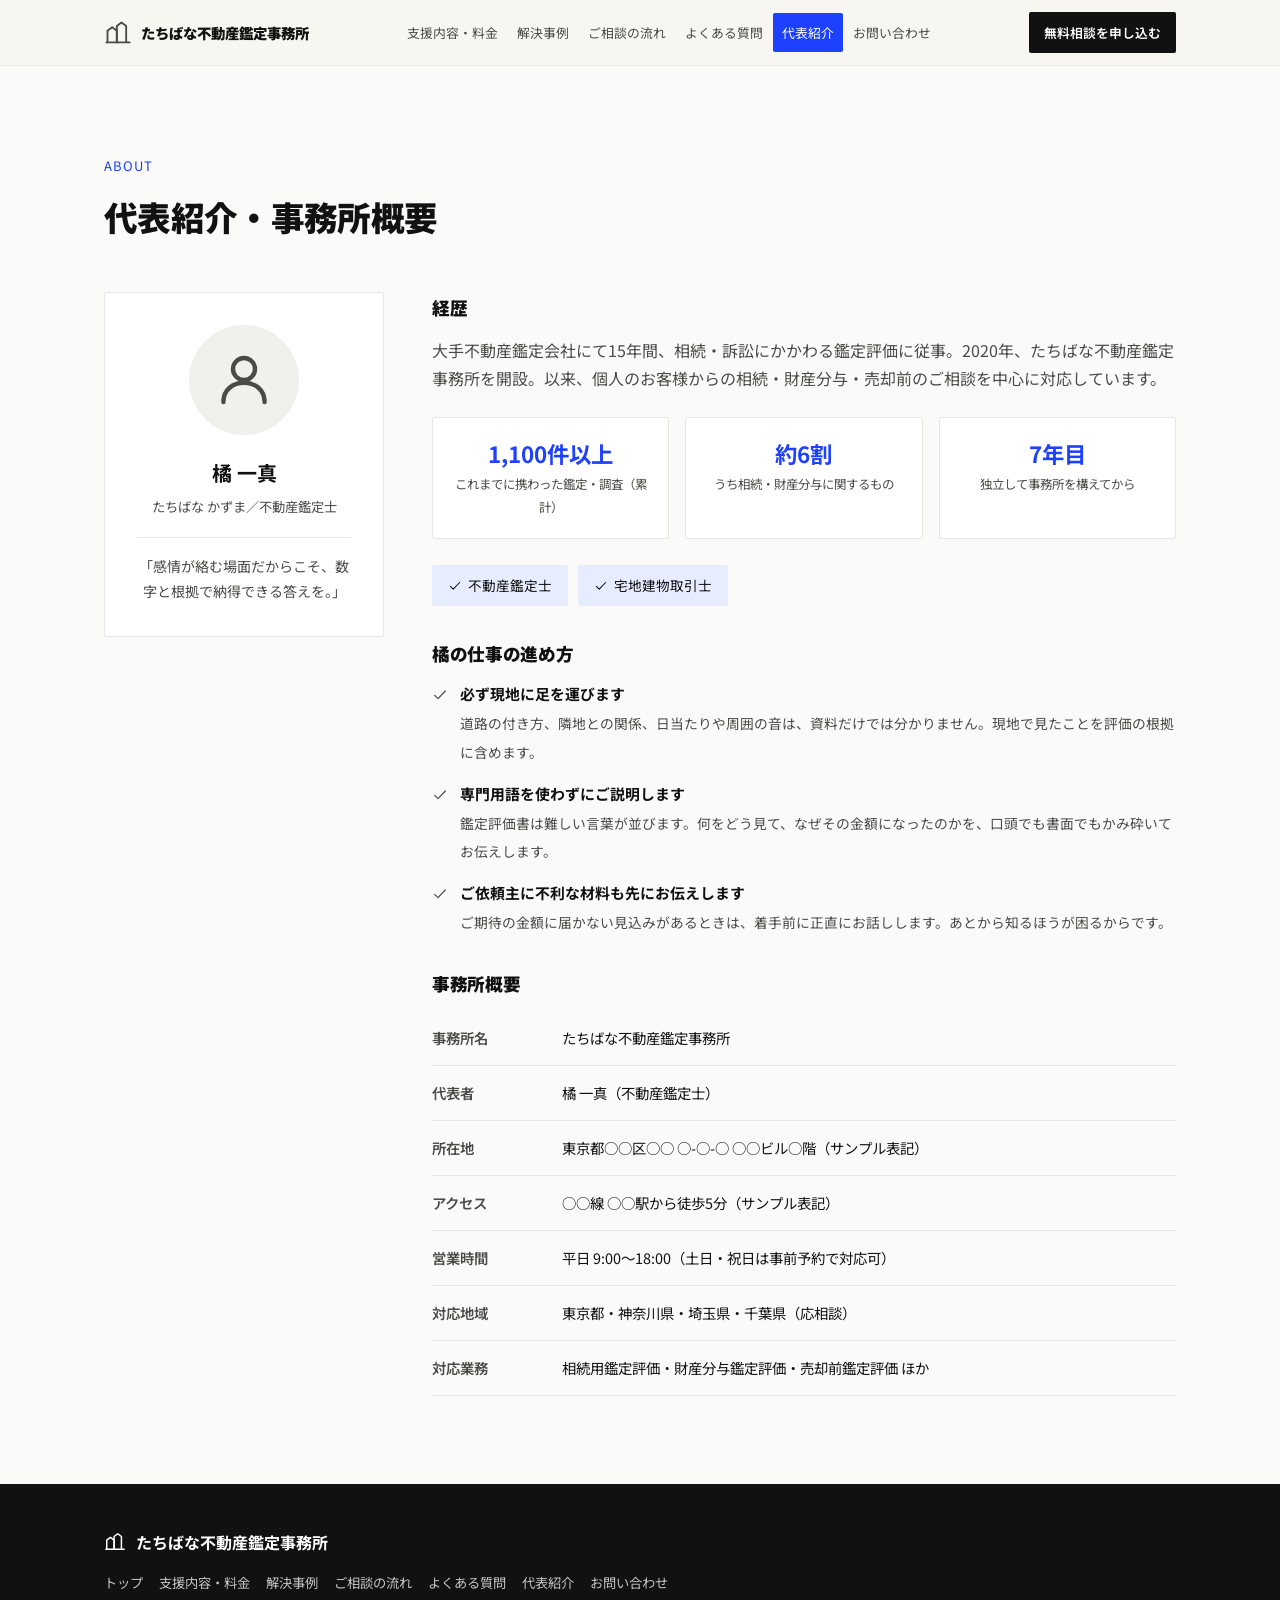
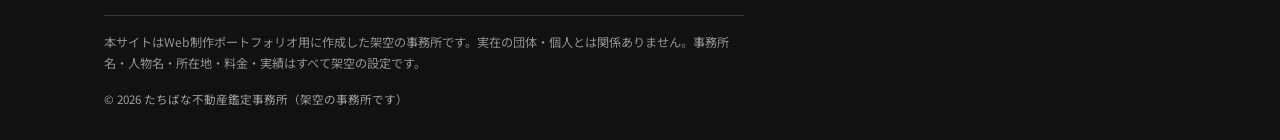
==== about.html @ 1ae612f2 "fix: verifier指摘3件を修正（h1欠落・aria-current・AGENTS.md記載誤り） - 6/7ページでページ見出しがh2のままだったのをh1に格上げ   （SPA→多ページ移植" ====
<!doctype html>
<html lang="ja">
<head>
<meta charset="utf-8">
<meta name="viewport" content="width=device-width, initial-scale=1">
<title>代表紹介・事務所概要｜たちばな不動産鑑定事務所</title>
<meta name="description" content="大手不動産鑑定会社にて15年間、相続・訴訟にかかわる鑑定評価に従事。2020年、たちばな不動産鑑定事務所を開設した代表・橘一真の経歴と事務所概要をご紹介します。">
<link rel="icon" type="image/svg+xml" href="favicon.svg">
<meta property="og:type" content="website">
<meta property="og:site_name" content="たちばな不動産鑑定事務所">
<meta property="og:title" content="代表紹介・事務所概要｜たちばな不動産鑑定事務所">
<meta property="og:description" content="大手不動産鑑定会社にて15年間、相続・訴訟にかかわる鑑定評価に従事。2020年、たちばな不動産鑑定事務所を開設した代表・橘一真の経歴と事務所概要をご紹介します。">
<meta property="og:url" content="https://tomatoman1583-collab.github.io/tachibana-kantei-demo/about.html">
<meta property="og:image" content="https://tomatoman1583-collab.github.io/tachibana-kantei-demo/assets/hero-tachibana.jpg">
<meta property="og:locale" content="ja_JP">
<meta name="twitter:card" content="summary_large_image">
<link rel="stylesheet" href="https://fonts.googleapis.com/css2?family=Noto+Sans+JP:wght@400;500;700;900&display=swap">
<link rel="stylesheet" href="css/style.css">
</head>
<body>
<div class="site">
<svg style="display:none" aria-hidden="true">
  <symbol id="icon-mark" viewBox="0 0 24 24" fill="none" stroke="currentColor" stroke-width="1.6" stroke-linecap="round" stroke-linejoin="round">
    <path d="M3 20V10l4-3 4 3v10"/>
    <path d="M11 20V6l4-3 4 3v14"/>
    <path d="M2 20h20"/>
  </symbol>
  <symbol id="icon-inherit" viewBox="0 0 24 24" fill="none" stroke="currentColor" stroke-width="1.6" stroke-linecap="round" stroke-linejoin="round">
    <path d="M4 11 12 4l8 7"/>
    <path d="M6 10.5V20h12v-9.5"/>
    <path d="M12 8v12" stroke-dasharray="2 2.2"/>
  </symbol>
  <symbol id="icon-divorce" viewBox="0 0 24 24" fill="none" stroke="currentColor" stroke-width="1.6" stroke-linecap="round" stroke-linejoin="round">
    <circle cx="7.5" cy="12" r="4.6"/>
    <circle cx="16.5" cy="12" r="4.6"/>
  </symbol>
  <symbol id="icon-sale" viewBox="0 0 24 24" fill="none" stroke="currentColor" stroke-width="1.6" stroke-linecap="round" stroke-linejoin="round">
    <path d="M11 4H6a2 2 0 0 0-2 2v5l9 9a2 2 0 0 0 2.8 0l5.2-5.2a2 2 0 0 0 0-2.8l-9-9Z"/>
    <circle cx="8.4" cy="8.4" r="1.1" fill="currentColor" stroke="none"/>
  </symbol>
  <symbol id="icon-court" viewBox="0 0 24 24" fill="none" stroke="currentColor" stroke-width="1.6" stroke-linecap="round" stroke-linejoin="round">
    <rect x="4" y="3" width="13" height="17" rx="1.4"/>
    <path d="M7 8h7M7 12h7M7 16h4"/>
    <circle cx="18" cy="18" r="5"/>
    <path d="M15.8 18l1.5 1.5 2.9-3.1"/>
  </symbol>
  <symbol id="icon-free" viewBox="0 0 24 24" fill="none" stroke="currentColor" stroke-width="1.6" stroke-linecap="round" stroke-linejoin="round">
    <path d="M4 5h16a1 1 0 0 1 1 1v9a1 1 0 0 1-1 1H9l-4 4v-4H4a1 1 0 0 1-1-1V6a1 1 0 0 1 1-1Z"/>
    <path d="M7 9h10M7 12.5h6"/>
  </symbol>
  <symbol id="icon-fee" viewBox="0 0 24 24" fill="none" stroke="currentColor" stroke-width="1.6" stroke-linecap="round" stroke-linejoin="round">
    <circle cx="12" cy="12" r="8.4"/>
    <path d="M9 7.5l3 4.3 3-4.3M12 11.8v5.2M9.3 13.7h5.4M9.3 15.7h5.4"/>
  </symbol>
  <symbol id="icon-speed" viewBox="0 0 24 24" fill="none" stroke="currentColor" stroke-width="1.6" stroke-linecap="round" stroke-linejoin="round">
    <circle cx="12" cy="12" r="8.4"/>
    <path d="M12 7.4V12l3.1 2"/>
  </symbol>
  <symbol id="icon-mail" viewBox="0 0 24 24" fill="none" stroke="currentColor" stroke-width="1.6" stroke-linecap="round" stroke-linejoin="round">
    <rect x="3" y="5" width="18" height="14" rx="1.4"/>
    <path d="M3.5 6.5 12 13l8.5-6.5"/>
  </symbol>
  <symbol id="icon-hearing" viewBox="0 0 24 24" fill="none" stroke="currentColor" stroke-width="1.6" stroke-linecap="round" stroke-linejoin="round">
    <path d="M4 5h16a1 1 0 0 1 1 1v9a1 1 0 0 1-1 1H9l-4 4v-4H4a1 1 0 0 1-1-1V6a1 1 0 0 1 1-1Z"/>
    <circle cx="9" cy="11" r=".9" fill="currentColor" stroke="none"/>
    <circle cx="12.5" cy="11" r=".9" fill="currentColor" stroke="none"/>
    <circle cx="16" cy="11" r=".9" fill="currentColor" stroke="none"/>
  </symbol>
  <symbol id="icon-pin" viewBox="0 0 24 24" fill="none" stroke="currentColor" stroke-width="1.6" stroke-linecap="round" stroke-linejoin="round">
    <path d="M12 21s7-6.5 7-12a7 7 0 1 0-14 0c0 5.5 7 12 7 12Z"/>
    <circle cx="12" cy="9" r="2.4"/>
  </symbol>
  <symbol id="icon-report" viewBox="0 0 24 24" fill="none" stroke="currentColor" stroke-width="1.6" stroke-linecap="round" stroke-linejoin="round">
    <rect x="4" y="3" width="12" height="17" rx="1.4"/>
    <path d="M7 8h6M7 12h6M7 16h4"/>
    <path d="M14.8 15.2l4.3-4.3 2 2-4.3 4.3-2.3.5.3-2.5Z"/>
  </symbol>
  <symbol id="icon-delivery" viewBox="0 0 24 24" fill="none" stroke="currentColor" stroke-width="1.6" stroke-linecap="round" stroke-linejoin="round">
    <path d="M3 8l9-4.5L21 8v8l-9 4.5L3 16Z"/>
    <path d="M3 8l9 4.5L21 8M12 12.5V21"/>
  </symbol>
  <symbol id="icon-person" viewBox="0 0 24 24" fill="none" stroke="currentColor" stroke-width="1.6" stroke-linecap="round" stroke-linejoin="round">
    <circle cx="12" cy="8" r="4"/>
    <path d="M4.5 20c0-4.5 3.5-7 7.5-7s7.5 2.5 7.5 7"/>
  </symbol>
  <symbol id="icon-phone" viewBox="0 0 24 24" fill="none" stroke="currentColor" stroke-width="1.6" stroke-linecap="round" stroke-linejoin="round">
    <path d="M6 3h3l2 5-2.3 1.8a12 12 0 0 0 5.5 5.5L16 13l5 2v3a2 2 0 0 1-2.2 2A16 16 0 0 1 4 6.2 2 2 0 0 1 6 3Z"/>
  </symbol>
  <symbol id="icon-check" viewBox="0 0 24 24" fill="none" stroke="currentColor" stroke-width="1.8" stroke-linecap="round" stroke-linejoin="round">
    <path d="M4 12.5l5 5L20 6"/>
  </symbol>
  <symbol id="icon-arrow" viewBox="0 0 24 24" fill="none" stroke="currentColor" stroke-width="1.8" stroke-linecap="round" stroke-linejoin="round">
    <path d="M5 12h13M13 6l6 6-6 6"/>
  </symbol>
  <symbol id="icon-lock" viewBox="0 0 24 24" fill="none" stroke="currentColor" stroke-width="1.6" stroke-linecap="round" stroke-linejoin="round">
    <rect x="5" y="10.5" width="14" height="9" rx="1.4"/>
    <path d="M8 10.5V7.5a4 4 0 0 1 8 0v3"/>
  </symbol>
  <symbol id="icon-office" viewBox="0 0 24 24" fill="none" stroke="currentColor" stroke-width="1.6" stroke-linecap="round" stroke-linejoin="round">
    <path d="M4 20.5V5.4A1.4 1.4 0 0 1 5.4 4h7.2A1.4 1.4 0 0 1 14 5.4v15.1"/>
    <path d="M14 10.5h4.6A1.4 1.4 0 0 1 20 11.9v8.6"/>
    <path d="M2.5 20.5h19"/>
    <path d="M7 8h4M7 12h4M7 16h4M16.6 14h1M16.6 17h1"/>
  </symbol>
  <symbol id="icon-scale" viewBox="0 0 24 24" fill="none" stroke="currentColor" stroke-width="1.6" stroke-linecap="round" stroke-linejoin="round">
    <path d="M12 6.2V20"/>
    <path d="M8.4 20h7.2"/>
    <path d="M5 8.2h14"/>
    <circle cx="12" cy="4.6" r="1.4"/>
    <path d="M5 8.2 2.6 13.6h4.8L5 8.2Z"/>
    <path d="M19 8.2l-2.4 5.4h4.8L19 8.2Z"/>
  </symbol>
  <symbol id="icon-plus" viewBox="0 0 24 24" fill="none" stroke="currentColor" stroke-width="2" stroke-linecap="round">
    <path d="M12 5v14M5 12h14"/>
  </symbol>
  <symbol id="icon-info" viewBox="0 0 24 24" fill="none" stroke="currentColor" stroke-width="1.6" stroke-linecap="round" stroke-linejoin="round">
    <circle cx="12" cy="12" r="8.6"/>
    <path d="M12 11.2v5"/>
    <path d="M12 7.9v.2"/>
  </symbol>
</svg>

<header class="site-header">
    <div class="container header-inner">
      <a href="index.html" class="brand" aria-label="トップへ">
        <svg class="brand-mark"><use href="#icon-mark"></use></svg>
        <span class="brand-name">たちばな不動産鑑定事務所</span>
      </a>
      <nav class="main-nav" aria-label="サイト内ナビゲーション">
        <a href="services.html" class="nav-link">支援内容・料金</a>
        <a href="cases.html" class="nav-link">解決事例</a>
        <a href="flow.html" class="nav-link">ご相談の流れ</a>
        <a href="faq.html" class="nav-link">よくある質問</a>
        <a href="about.html" class="nav-link is-current" aria-current="page">代表紹介</a>
        <a href="contact.html" class="nav-link">お問い合わせ</a>
      </nav>
      <a href="contact.html" class="nav-cta">無料相談を申し込む</a>
    </div>
  </header>

  <main>

<section id="page-about" class="page active" data-page="about">
      <div class="section container">
        <div class="section-head">
          <span class="section-label">About</span>
          <h1 class="section-title">代表紹介・事務所概要</h1>
        </div>
        <div class="about-grid">
          <div class="profile-card">
            <svg class="profile-figure"><use href="#icon-person"></use></svg>
            <p class="profile-name">橘 一真</p>
            <p class="profile-role">たちばな かずま／不動産鑑定士</p>
            <p class="profile-quote">「感情が絡む場面だからこそ、数字と根拠で納得できる答えを。」</p>
          </div>
          <div class="about-bio">
            <h3>経歴</h3>
            <p>大手不動産鑑定会社にて15年間、相続・訴訟にかかわる鑑定評価に従事。2020年、たちばな不動産鑑定事務所を開設。以来、個人のお客様からの相続・財産分与・売却前のご相談を中心に対応しています。</p>
            <div class="stat-grid">
              <div class="stat-item">
                <span class="stat-value">1,100件以上</span>
                <span class="stat-label">これまでに携わった鑑定・調査（累計）</span>
              </div>
              <div class="stat-item">
                <span class="stat-value">約6割</span>
                <span class="stat-label">うち相続・財産分与に関するもの</span>
              </div>
              <div class="stat-item">
                <span class="stat-value">7年目</span>
                <span class="stat-label">独立して事務所を構えてから</span>
              </div>
            </div>
            <ul class="qual-list">
              <li><svg><use href="#icon-check"></use></svg>不動産鑑定士</li>
              <li><svg><use href="#icon-check"></use></svg>宅地建物取引士</li>
            </ul>

            <h3>橘の仕事の進め方</h3>
            <ul class="policy-list">
              <li>
                <svg><use href="#icon-check"></use></svg>
                <div>
                  <strong>必ず現地に足を運びます</strong>
                  <span>道路の付き方、隣地との関係、日当たりや周囲の音は、資料だけでは分かりません。現地で見たことを評価の根拠に含めます。</span>
                </div>
              </li>
              <li>
                <svg><use href="#icon-check"></use></svg>
                <div>
                  <strong>専門用語を使わずにご説明します</strong>
                  <span>鑑定評価書は難しい言葉が並びます。何をどう見て、なぜその金額になったのかを、口頭でも書面でもかみ砕いてお伝えします。</span>
                </div>
              </li>
              <li>
                <svg><use href="#icon-check"></use></svg>
                <div>
                  <strong>ご依頼主に不利な材料も先にお伝えします</strong>
                  <span>ご期待の金額に届かない見込みがあるときは、着手前に正直にお話しします。あとから知るほうが困るからです。</span>
                </div>
              </li>
            </ul>

            <h3>事務所概要</h3>
            <table class="office-table">
              <tr><th>事務所名</th><td>たちばな不動産鑑定事務所</td></tr>
              <tr><th>代表者</th><td>橘 一真（不動産鑑定士）</td></tr>
              <tr><th>所在地</th><td>東京都○○区○○ ○-○-○ ○○ビル○階（サンプル表記）</td></tr>
              <tr><th>アクセス</th><td>○○線 ○○駅から徒歩5分（サンプル表記）</td></tr>
              <tr><th>営業時間</th><td>平日 9:00〜18:00（土日・祝日は事前予約で対応可）</td></tr>
              <tr><th>対応地域</th><td>東京都・神奈川県・埼玉県・千葉県（応相談）</td></tr>
              <tr><th>対応業務</th><td>相続用鑑定評価・財産分与鑑定評価・売却前鑑定評価 ほか</td></tr>
            </table>
          </div>
        </div>
      </div>
    </section>

  </main>

<footer class="site-footer">
    <div class="container footer-inner">
      <div class="footer-brand">
        <svg><use href="#icon-mark"></use></svg>
        たちばな不動産鑑定事務所
      </div>
      <nav class="footer-nav" aria-label="フッターナビゲーション">
        <a href="index.html">トップ</a>
        <a href="services.html">支援内容・料金</a>
        <a href="cases.html">解決事例</a>
        <a href="flow.html">ご相談の流れ</a>
        <a href="faq.html">よくある質問</a>
        <a href="about.html">代表紹介</a>
        <a href="contact.html">お問い合わせ</a>
      </nav>
      <p class="footer-disclaimer">本サイトはWeb制作ポートフォリオ用に作成した架空の事務所です。実在の団体・個人とは関係ありません。事務所名・人物名・所在地・料金・実績はすべて架空の設定です。</p>
      <p class="footer-copy">© 2026 たちばな不動産鑑定事務所（架空の事務所です）</p>
    </div>
  </footer>
</div>
<script src="js/main.js"></script>
</body>
</html>
---- css/style.css ----
:root{
    color-scheme:light;
    --navy-deep:#111111;
    --navy:#4A4A46;
    --navy-mid:#767672;
    --navy-soft:#9A9A94;
    --paper:#FAFAF8;
    --paper-alt:#F0F0EC;
    --ink:#111111;
    --muted:#4A4A46;
    --line:#E7E7E3;
    /* ラベル・数字・リンク・focus-ring専用（暗背景では使わずvar(--white)に個別差し替え。装飾アイコンはvar(--navy)のグレーへ個別差し替え） */
    --gold:#1E40FF;
    --gold-deep:#1E40FF;
    --gold-soft:#E8ECFF;
    --white:#FFFFFF;
    --shadow:none;
    --radius-sm:2px;
    --radius-md:2px;
    --radius-lg:2px;
    --font-display:'Noto Sans JP','Hiragino Kaku Gothic ProN',sans-serif;
    --font-body:'Noto Sans JP','Hiragino Kaku Gothic ProN',sans-serif;
    --font-old:'MS PGothic','ヒラギノ角ゴ Pro W3',Meiryo,sans-serif;
    --old-navy:#123A52;
    --old-navy2:#1F5C74;
    --old-bg2:#F5F5F0;
    --old-link:#0000EE;
    --old-red:#CC0000;
    --old-yellow:#FFF3A0;
    --old-border:#999999;
    --old-text:#222222;
  }

  *{box-sizing:border-box;}
  html,body{margin:0;padding:0;overflow-x:hidden;}
  body{
    background:var(--paper);
    color:var(--ink);
    font-family:var(--font-body);
    line-height:1.8;
    -webkit-font-smoothing:antialiased;
    text-rendering:optimizeLegibility;
  }
  a{color:inherit;text-decoration:none;}
  img,svg{display:block;max-width:100%;}
  button{font:inherit;cursor:pointer;background:none;border:none;color:inherit;}
  input,select,textarea{font:inherit;}
  ul{margin:0;}
  table{font-variant-numeric:tabular-nums;}
  :focus-visible{outline:2px solid var(--gold);outline-offset:3px;}
  h1,h2,h3{font-family:var(--font-display);font-weight:900;letter-spacing:-.02em;text-wrap:balance;margin:0;}
  p{margin:0;}
  @media (prefers-reduced-motion:reduce){
    *{animation:none!important;transition:none!important;}
  }

  .container{width:100%;max-width:1120px;margin-inline:auto;padding-inline:24px;}
  @media (max-width:640px){.container{padding-inline:20px;}}

  .section{padding-block:88px;}
  @media (max-width:640px){.section{padding-block:56px;}}
  .section-label{display:block;color:var(--gold);font-size:.8125rem;letter-spacing:.08em;text-transform:uppercase;margin-bottom:10px;}
  .section-title{font-size:clamp(1.5rem,1rem + 1.6vw,2.1rem);color:var(--navy-deep);}
  .section-head{max-width:640px;margin-bottom:44px;}
  .section-sub{margin-top:14px;color:var(--muted);font-size:.98rem;}

  /* header */
  .site-header{position:sticky;top:0;z-index:40;background:rgba(247,246,241,.94);backdrop-filter:blur(6px);border-bottom:1px solid var(--line);}
  .header-inner{display:flex;align-items:center;justify-content:space-between;gap:14px;padding-block:12px;flex-wrap:wrap;}
  .brand{display:flex;align-items:center;gap:9px;flex-shrink:0;}
  .brand-mark{width:28px;height:28px;color:var(--navy);flex-shrink:0;}
  .brand-name{font-family:var(--font-display);font-size:.9rem;font-weight:900;color:var(--navy-deep);letter-spacing:0;white-space:nowrap;}
  .main-nav{display:flex;align-items:center;gap:1px;flex-wrap:wrap;}
  .nav-link{padding:8px 9px;border-radius:2px;font-size:.8rem;color:var(--navy);white-space:nowrap;transition:background .2s,color .2s;}
  .nav-link:hover{background:var(--paper-alt);}
  .nav-link.is-current{background:var(--gold);color:var(--white);}
  .nav-cta{padding:9px 15px;border-radius:2px;background:var(--navy-deep);color:var(--white);font-size:.8rem;font-weight:600;white-space:nowrap;transition:background .2s;}
  .nav-cta:hover{background:var(--gold);}
  /* brand + CTA を1行目、navを2行目へ。デスクトップ1行に収まる979px以下すべてに適用する
     （640px以下だけに当てると641〜979pxで3段に折り返し、モバイルより背が高くなる） */
  @media (max-width:979px){
    .header-inner{gap:8px 10px;padding-block:10px;}
    .brand{order:1;}
    .nav-cta{order:2;}
    .main-nav{order:3;width:100%;gap:2px 3px;}
  }
  @media (max-width:640px){
    .brand-mark{width:24px;height:24px;}
    .brand-name{font-size:.82rem;}
    .nav-link{padding:6px 7px;font-size:.76rem;}
    .nav-cta{padding:8px 11px;font-size:.75rem;}
  }

  /* buttons */
  .btn{display:inline-flex;align-items:center;gap:8px;padding:14px 28px;border-radius:2px;font-size:.95rem;font-weight:700;transition:transform .15s,box-shadow .15s,background .2s;}
  .btn svg{width:16px;height:16px;}
  .btn-primary{background:var(--navy-deep);color:var(--white);box-shadow:var(--shadow);}
  .btn-primary:hover{background:var(--gold);transform:translateY(-1px);}
  .btn-ghost{border:1px solid var(--navy-mid);color:var(--navy-deep);}
  .btn-ghost:hover{background:var(--paper-alt);}

  /* pages */
  .page{display:none;}
  .page.active{display:block;}

  /* hero */
  .hero{padding-block:64px 24px;}
  .hero-grid{display:grid;grid-template-columns:1.1fr .9fr;gap:56px;align-items:center;}
  @media (max-width:900px){.hero-grid{grid-template-columns:1fr;gap:40px;}}
  .eyebrow{display:inline-flex;align-items:center;gap:10px;font-size:.8125rem;letter-spacing:.08em;color:var(--gold);text-transform:uppercase;margin-bottom:18px;}
  .eyebrow::before{content:'';width:26px;height:1px;background:var(--gold);}
  .hero h1{font-size:clamp(1.85rem,1.1rem + 2.6vw,2.9rem);line-height:1.45;color:var(--navy-deep);margin-bottom:22px;}
  .hero-lead{font-size:1.05rem;color:var(--muted);max-width:44ch;margin-bottom:32px;}
  .hero-actions{display:flex;gap:14px;flex-wrap:wrap;}
  .hero-art-svg{width:100%;max-width:400px;margin-inline:auto;}

  /* worries */
  .worries{background:var(--white);border-block:1px solid var(--line);}
  .worry-grid{display:grid;grid-template-columns:repeat(3,1fr);gap:26px;}
  @media (max-width:860px){.worry-grid{grid-template-columns:1fr;}}
  .worry-card{background:var(--paper);border:1px solid var(--line);border-radius:var(--radius-md);padding:30px 26px;display:flex;flex-direction:column;gap:16px;transition:box-shadow .2s,transform .2s;}
  .worry-card:hover{box-shadow:var(--shadow);transform:translateY(-3px);}
  .worry-icon{width:42px;height:42px;color:var(--navy);background:var(--gold-soft);border-radius:2px;padding:9px;}
  .worry-card h3{font-size:1.1rem;color:var(--navy-deep);}
  .worry-card p{color:var(--muted);font-size:.92rem;flex:1;}
  .worry-link{font-size:.85rem;color:var(--gold);font-weight:700;display:inline-flex;align-items:center;gap:5px;}
  .worry-link svg{width:14px;height:14px;}

  /* reasons */
  .reason-grid{display:grid;grid-template-columns:repeat(4,1fr);gap:26px;}
  @media (max-width:900px){.reason-grid{grid-template-columns:repeat(2,1fr);}}
  @media (max-width:520px){.reason-grid{grid-template-columns:1fr;}}
  .reason-item{display:flex;gap:14px;align-items:flex-start;}
  .reason-icon{width:34px;height:34px;color:var(--navy);flex-shrink:0;}
  .reason-item h4{font-size:.95rem;color:var(--navy-deep);margin-bottom:4px;font-family:var(--font-body);font-weight:700;}
  .reason-item p{font-size:.83rem;color:var(--muted);}

  /* before/after slider */
  .ba-section{background:var(--navy-deep);color:var(--white);}
  .ba-section .section-title{color:var(--white);}
  .ba-section .section-sub{color:rgba(255,255,255,.68);}
  .ba-frame{position:relative;width:100%;aspect-ratio:16/10;border-radius:var(--radius-lg);overflow:hidden;box-shadow:none;background:#fff;--pct:50%;font-size:clamp(7.5px,1.5vw,13px);user-select:none;touch-action:none;}
  @media (max-width:640px){.ba-frame{aspect-ratio:3/4;}}
  .ba-layer{position:absolute;inset:0;overflow:hidden;}
  .ba-after{z-index:1;}
  .ba-before{z-index:2;clip-path:inset(0 calc(100% - var(--pct)) 0 0);}
  .ba-divider{position:absolute;top:0;bottom:0;left:var(--pct);width:0;z-index:3;transform:translateX(-50%);pointer-events:none;}
  .ba-divider::before{content:'';position:absolute;top:0;bottom:0;left:50%;width:2px;background:var(--white);transform:translateX(-50%);box-shadow:none;}
  .ba-handle{position:absolute;top:50%;left:50%;transform:translate(-50%,-50%);width:44px;height:44px;border-radius:50%;background:var(--white);color:var(--navy-deep);border:1px solid var(--navy-deep);display:flex;align-items:center;justify-content:center;box-shadow:none;cursor:ew-resize;touch-action:none;pointer-events:auto;}
  .ba-handle svg{width:20px;height:20px;}
  .ba-tag{position:absolute;top:14px;z-index:4;font-size:.72rem;letter-spacing:.08em;text-transform:uppercase;padding:5px 11px;border-radius:2px;background:rgba(17,17,17,.72);color:#fff;pointer-events:none;font-family:var(--font-body);}
  .ba-tag-before{left:14px;}
  .ba-tag-after{right:14px;}
  .ba-caption{margin-top:22px;font-size:.88rem;color:rgba(255,255,255,.65);}

  /* mini mockups */
  .mock-chrome{display:flex;align-items:center;gap:.5em;padding:.6em 1em;flex-shrink:0;}
  .mock-chrome--old{background:#D8D8D8;border-bottom:1px solid #B5B5B5;}
  .mock-chrome--new{background:#EEF1F6;border-bottom:1px solid #D9DEE7;}
  .mock-dot{width:.7em;height:.7em;border-radius:50%;background:#BBBBBB;flex-shrink:0;}
  .mock-url{margin-left:.6em;background:#fff;border:1px solid #C7C7C7;border-radius:.3em;padding:.25em .8em;font-size:.85em;color:#555;font-family:var(--font-old);}
  .mock-chrome--new .mock-url{border-radius:2px;color:var(--navy);font-family:var(--font-body);border-color:#D9DEE7;display:flex;align-items:center;gap:.4em;}
  .mock-lock{width:.9em;height:.9em;color:var(--navy);flex-shrink:0;}

  .mock-before{position:absolute;inset:0;display:flex;flex-direction:column;background:var(--old-bg2);font-family:var(--font-old);color:var(--old-text);}
  .mock-old-banner{background:linear-gradient(90deg,var(--old-navy),var(--old-navy2));color:#fff;display:flex;justify-content:space-between;align-items:center;padding:.85em 1.1em;flex-shrink:0;}
  .mock-old-logo{font-weight:700;font-size:1.1em;}
  .mock-old-tel{font-size:.8em;}
  .mock-old-notice{background:var(--old-yellow);color:var(--old-red);font-weight:700;text-align:center;padding:.4em;font-size:.9em;flex-shrink:0;border-bottom:1px solid #e0d060;}
  .mock-old-nav{background:#D9D9D9;border-bottom:1px solid var(--old-border);padding:.5em .9em;font-size:.74em;color:var(--old-link);line-height:1.85;flex-shrink:0;max-height:3.7em;overflow:hidden;text-decoration:underline;}
  .mock-old-body{flex:1;display:flex;overflow:hidden;min-height:0;}
  .mock-old-side{width:7.6em;background:#E2E2DC;border-right:1px solid var(--old-border);padding:.75em;font-size:.74em;flex-shrink:0;overflow:hidden;}
  .mock-old-side-title{font-weight:700;margin-bottom:.5em;border-bottom:2px solid var(--old-navy);padding-bottom:.3em;}
  .mock-old-side ul{list-style:none;margin:0;padding:0;}
  .mock-old-side li{padding:.3em 0;color:var(--old-link);text-decoration:underline;border-bottom:1px dotted #C5C5C5;}
  .mock-old-main{flex:1;padding:.9em 1em;overflow:hidden;min-width:0;}
  .mock-old-heading{color:var(--old-navy);font-weight:700;font-size:1em;border-bottom:2px solid var(--old-navy);padding-bottom:.4em;margin-bottom:.55em;}
  .mock-old-text{font-size:.76em;line-height:1.85;color:#333;margin-bottom:.7em;display:-webkit-box;-webkit-line-clamp:4;-webkit-box-orient:vertical;overflow:hidden;}
  .mock-old-table{width:100%;border-collapse:collapse;font-size:.7em;background:#fff;border:1px solid var(--old-border);}
  .mock-old-table td{border:1px solid var(--old-border);padding:.4em .55em;}
  .mock-old-footer{background:#DADAD5;text-align:center;font-size:.66em;color:#666;padding:.5em;flex-shrink:0;}

  .mock-after{position:absolute;inset:0;display:flex;flex-direction:column;background:var(--white);font-family:var(--font-body);}
  .mock-new-header{display:flex;justify-content:space-between;align-items:center;padding:.85em 1.2em;border-bottom:1px solid var(--line);flex-shrink:0;}
  .mock-new-logo{display:flex;align-items:center;gap:.4em;font-weight:700;color:var(--navy-deep);font-size:.95em;}
  .mock-new-logo svg{width:1.2em;height:1.2em;color:var(--navy);flex-shrink:0;}
  .mock-new-nav{display:flex;gap:.9em;font-size:.78em;color:var(--navy);}
  .mock-new-hero{flex:1;display:flex;flex-direction:column;align-items:flex-start;justify-content:center;padding:1.3em 1.5em;background:linear-gradient(160deg,var(--paper),var(--white));min-height:0;}
  .mock-new-eyebrow{color:var(--gold);font-size:.76em;letter-spacing:.08em;margin-bottom:.5em;}
  .mock-new-heading{font-family:var(--font-display);color:var(--navy-deep);font-size:1.45em;line-height:1.45;margin-bottom:1em;font-weight:900;letter-spacing:-.02em;}
  .mock-new-cta{background:var(--navy-deep);color:#fff;padding:.55em 1.3em;border-radius:2px;font-size:.8em;}
  .mock-new-cards{display:flex;gap:.7em;padding:0 1.5em 1.5em;flex-shrink:0;}
  .mock-new-card{flex:1;background:#fff;border:1px solid var(--line);border-radius:.15em;padding:.85em .5em;text-align:center;box-shadow:none;}
  .mock-new-card svg{width:1.5em;height:1.5em;color:var(--navy);margin-inline:auto;margin-bottom:.35em;}
  .mock-new-card span{font-size:.74em;color:var(--navy-deep);font-weight:700;}

  /* services page */
  .services-lead{max-width:640px;margin-bottom:40px;color:var(--muted);}
  .service-grid{display:grid;gap:24px;margin-bottom:56px;}
  .service-card{display:grid;grid-template-columns:1fr auto;gap:24px;align-items:start;background:var(--white);border:1px solid var(--line);border-radius:var(--radius-md);padding:30px;}
  @media (max-width:700px){.service-card{grid-template-columns:1fr;}}
  .service-card h3{color:var(--navy-deep);font-size:1.2rem;margin-bottom:10px;}
  .service-card p{color:var(--muted);font-size:.92rem;margin-bottom:12px;}
  .service-tag{display:inline-block;font-size:.75rem;color:var(--navy);background:var(--gold-soft);padding:4px 10px;border-radius:2px;margin-bottom:12px;}
  .service-price{text-align:right;min-width:180px;}
  @media (max-width:700px){.service-price{text-align:left;border-top:1px solid var(--line);padding-top:16px;}}
  .price-line{margin-bottom:10px;}
  .price-line:last-child{margin-bottom:0;}
  .price-label{display:block;font-size:.72rem;color:var(--muted);letter-spacing:.03em;}
  .price-value{display:block;font-family:var(--font-display);font-size:1.3rem;font-weight:700;color:var(--gold-deep);font-variant-numeric:tabular-nums;}
  .table-scroll{overflow-x:auto;border:1px solid var(--line);border-radius:var(--radius-md);margin-bottom:20px;}
  table.fee-table{width:100%;border-collapse:collapse;min-width:520px;font-size:.9rem;}
  .fee-table th,.fee-table td{padding:14px 18px;text-align:left;border-bottom:1px solid var(--line);}
  .fee-table tr:last-child td{border-bottom:none;}
  .fee-table th{background:var(--paper-alt);color:var(--navy-deep);font-weight:700;}
  .fee-table td:last-child,.fee-table th:last-child{text-align:right;font-variant-numeric:tabular-nums;white-space:nowrap;}
  .fee-note{font-size:.85rem;color:var(--muted);}

  /* flow page */
  .flow-list{display:grid;grid-template-columns:repeat(5,1fr);gap:18px;}
  @media (max-width:920px){.flow-list{grid-template-columns:1fr;gap:0;}}
  .flow-step{background:var(--white);border:1px solid var(--line);border-radius:var(--radius-md);padding:24px 20px;}
  @media (max-width:920px){
    /* 列を明示指定する。auto配置に任せると説明文が左列に落ちて左列が伸び切り、
       STEP番号・見出し・バッジが右端へ押し出される */
    .flow-step{
      display:grid;
      grid-template-columns:auto minmax(0,1fr);
      grid-template-areas:"icon num" "icon title" "icon desc" "icon dur";
      column-gap:14px;row-gap:2px;
      border-radius:0;border-left:none;border-right:none;border-top:none;padding:22px 4px;
    }
    .flow-step:first-child{border-top:1px solid var(--line);}
    .flow-step .flow-num{grid-area:num;}
    .flow-step .flow-icon{grid-area:icon;align-self:start;}
    .flow-step h3{grid-area:title;}
    .flow-step p{grid-area:desc;}
    .flow-step .flow-duration{grid-area:dur;justify-self:start;}
  }
  .flow-num{font-family:var(--font-display);font-size:.78rem;font-weight:700;color:var(--gold);letter-spacing:.1em;}
  .flow-icon{width:30px;height:30px;color:var(--navy);margin-block:10px;}
  @media (max-width:920px){.flow-icon{margin-block:2px 0;}}
  .flow-step h3{font-size:.98rem;color:var(--navy-deep);margin-bottom:6px;}
  .flow-step p{font-size:.83rem;color:var(--muted);}
  .flow-duration{display:inline-block;margin-top:8px;font-size:.74rem;color:var(--navy);background:var(--paper-alt);padding:3px 9px;border-radius:2px;}

  /* about page */
  .about-grid{display:grid;grid-template-columns:280px 1fr;gap:48px;align-items:start;}
  @media (max-width:820px){.about-grid{grid-template-columns:1fr;}}
  .profile-card{background:var(--white);border:1px solid var(--line);border-radius:var(--radius-lg);padding:32px;text-align:center;}
  .profile-figure{width:110px;height:110px;margin-inline:auto;margin-bottom:20px;color:var(--navy);background:var(--paper-alt);border-radius:50%;padding:22px;}
  .profile-name{font-family:var(--font-display);font-size:1.25rem;font-weight:700;color:var(--navy-deep);margin-bottom:4px;}
  .profile-role{font-size:.83rem;color:var(--muted);margin-bottom:18px;}
  .profile-quote{font-size:.88rem;color:var(--navy);border-top:1px solid var(--line);padding-top:16px;margin-top:4px;}
  .about-bio h3{color:var(--navy-deep);font-size:1.1rem;margin-bottom:12px;}
  .about-bio p{color:var(--muted);margin-bottom:24px;}
  .qual-list{display:flex;gap:10px;flex-wrap:wrap;margin-bottom:32px;list-style:none;padding:0;}
  .qual-list li{display:inline-flex;align-items:center;gap:6px;background:var(--gold-soft);color:var(--navy-deep);padding:8px 16px;border-radius:2px;font-size:.85rem;}
  .qual-list svg{width:14px;height:14px;}
  .office-table{width:100%;border-collapse:collapse;}
  .office-table th,.office-table td{text-align:left;padding:14px 0;border-bottom:1px solid var(--line);font-size:.9rem;}
  .office-table th{width:130px;color:var(--muted);font-weight:600;vertical-align:top;}
  @media (max-width:520px){.office-table th,.office-table td{display:block;width:100%;padding:4px 0;} .office-table tr{display:block;padding:12px 0;border-bottom:1px solid var(--line);} .office-table th,.office-table td{border-bottom:none;}}

  /* contact page */
  .contact-grid{display:grid;grid-template-columns:1fr 1.2fr;gap:40px;align-items:start;min-width:0;}
  @media (max-width:820px){.contact-grid{grid-template-columns:1fr;}}
  .contact-info-card{background:var(--navy-deep);color:var(--white);border-radius:var(--radius-lg);padding:32px;min-width:0;}
  .contact-info-card h3{color:#fff;font-size:1.05rem;margin-bottom:6px;}
  .contact-phone{font-family:var(--font-display);font-size:1.55rem;font-weight:700;display:flex;align-items:center;gap:10px;margin-block:12px 4px;}
  .contact-phone svg{width:22px;height:22px;color:var(--white);flex-shrink:0;}
  .contact-note{font-size:.78rem;color:rgba(255,255,255,.58);margin-bottom:18px;}
  .contact-hours{font-size:.88rem;color:rgba(255,255,255,.85);margin-bottom:22px;}
  .contact-area{display:flex;gap:10px;align-items:flex-start;font-size:.85rem;color:rgba(255,255,255,.75);border-top:1px solid rgba(255,255,255,.15);padding-top:18px;}
  .contact-area svg{width:18px;height:18px;color:var(--white);flex-shrink:0;margin-top:2px;}
  .contact-form{display:grid;gap:20px;background:var(--white);border:1px solid var(--line);border-radius:var(--radius-lg);padding:32px;min-width:0;}
  .contact-form[hidden]{display:none;}
  .field{display:flex;flex-direction:column;gap:6px;min-width:0;}
  .field label{font-size:.85rem;color:var(--navy-deep);font-weight:700;}
  .field .req{color:var(--gold-deep);font-weight:400;}
  .field input,.field select,.field textarea{padding:12px 14px;border:1px solid var(--line);border-radius:var(--radius-sm);background:var(--paper);color:var(--ink);font-size:.95rem;}
  .field textarea{min-height:120px;resize:vertical;}
  .field input:focus,.field select:focus,.field textarea:focus{outline:none;border-color:var(--gold);box-shadow:0 0 0 3px var(--gold-soft);}
  .form-row2{display:grid;grid-template-columns:1fr 1fr;gap:20px;}
  @media (max-width:520px){.form-row2{grid-template-columns:1fr;}}
  .form-note{font-size:.78rem;color:var(--muted);}
  .form-success{background:var(--gold-soft);border:1px solid var(--gold);border-radius:var(--radius-lg);padding:36px 28px;text-align:center;color:var(--navy-deep);}
  .form-success svg{width:38px;height:38px;margin-inline:auto;margin-bottom:14px;color:var(--navy);}
  .form-success p{margin-top:8px;font-size:.9rem;color:var(--navy);}

  /* target audience (top) */
  .target-grid{display:grid;grid-template-columns:repeat(3,1fr);gap:26px;}
  @media (max-width:860px){.target-grid{grid-template-columns:1fr;}}
  .target-card{background:var(--white);border:1px solid var(--line);border-radius:var(--radius-md);padding:28px 24px;min-width:0;}
  .target-head{display:flex;align-items:center;gap:12px;margin-bottom:12px;min-width:0;}
  .target-icon{width:38px;height:38px;color:var(--navy);background:var(--gold-soft);border-radius:2px;padding:8px;flex-shrink:0;}
  .target-card h3{font-size:1.05rem;color:var(--navy-deep);min-width:0;}
  .target-card > p{color:var(--muted);font-size:.9rem;margin-bottom:16px;}
  .target-list{list-style:none;padding:0;display:grid;gap:9px;}
  .target-list li{position:relative;padding-left:19px;font-size:.86rem;color:var(--ink);min-width:0;}
  .target-list li::before{content:'';position:absolute;left:2px;top:.66em;width:7px;height:7px;border-radius:50%;background:var(--navy);}
  .target-badge{display:inline-block;font-size:.7rem;color:var(--navy);background:var(--paper-alt);padding:3px 9px;border-radius:2px;margin-bottom:12px;}

  /* appraisal vs valuation table (top) */
  .compare{background:var(--white);border-block:1px solid var(--line);}
  .compare-table{width:100%;border-collapse:collapse;min-width:660px;font-size:.9rem;}
  .compare-table th,.compare-table td{padding:14px 18px;text-align:left;border-bottom:1px solid var(--line);vertical-align:top;}
  .compare-table thead th{background:var(--paper-alt);color:var(--navy-deep);font-weight:700;font-size:.88rem;}
  .compare-table tbody th{width:120px;color:var(--muted);font-weight:600;font-size:.85rem;}
  .compare-table tbody tr:last-child th,.compare-table tbody tr:last-child td{border-bottom:none;}
  .compare-table .is-focus{background:rgba(30,64,255,.09);}
  .compare-table thead .is-focus{background:var(--gold-soft);}
  .compare-table td.is-focus{color:var(--navy-deep);font-weight:700;}
  .compare-note{font-size:.92rem;color:var(--muted);max-width:62ch;}
  /* 語の途中で改行させないための句単位ラップ（日本語は語境界が無く任意位置で折れるため） */
  .phrase{display:inline-block;}

  /* before/after improvement list */
  .ba-improve{list-style:none;padding:0;margin-top:18px;display:grid;gap:2px;}
  .ba-improve li{display:grid;grid-template-columns:150px 1fr 20px 1.15fr;gap:16px;align-items:center;padding:13px 18px;background:rgba(255,255,255,.055);font-size:.85rem;min-width:0;}
  .ba-improve li:first-child{border-radius:var(--radius-sm) var(--radius-sm) 0 0;}
  .ba-improve li:last-child{border-radius:0 0 var(--radius-sm) var(--radius-sm);}
  .ba-improve-label{color:var(--white);font-weight:700;min-width:0;}
  .ba-improve-before{color:rgba(255,255,255,.5);min-width:0;}
  .ba-improve-arrow{width:18px;height:18px;color:rgba(255,255,255,.38);flex-shrink:0;}
  .ba-improve-after{color:#fff;font-weight:600;min-width:0;}
  @media (max-width:760px){
    .ba-improve li{grid-template-columns:1fr;gap:5px;padding:15px 16px;}
    .ba-improve-arrow{transform:rotate(90deg);margin-inline:auto;}
  }

  /* shared sub block (services / flow) */
  .sub-block{margin-top:56px;}
  .sub-block h3{color:var(--navy-deep);font-size:1.05rem;margin-bottom:16px;}

  /* fee basis */
  .basis-grid{display:grid;grid-template-columns:repeat(4,1fr);gap:20px;}
  @media (max-width:900px){.basis-grid{grid-template-columns:repeat(2,1fr);}}
  @media (max-width:520px){.basis-grid{grid-template-columns:1fr;}}
  .basis-item{background:var(--white);border:1px solid var(--line);border-radius:var(--radius-md);padding:20px 18px;min-width:0;}
  .basis-num{display:block;font-family:var(--font-display);font-size:.76rem;font-weight:700;color:var(--gold-deep);letter-spacing:.1em;margin-bottom:6px;}
  .basis-item h4{font-size:.92rem;color:var(--navy-deep);margin-bottom:5px;font-family:var(--font-body);font-weight:700;}
  .basis-item p{font-size:.82rem;color:var(--muted);}

  /* required documents */
  .doc-list{list-style:none;padding:0;display:grid;grid-template-columns:repeat(2,1fr);gap:11px 26px;margin-bottom:14px;}
  @media (max-width:700px){.doc-list{grid-template-columns:1fr;}}
  .doc-list li{display:flex;gap:10px;align-items:flex-start;font-size:.9rem;min-width:0;}
  .doc-list svg{width:15px;height:15px;color:var(--navy);flex-shrink:0;margin-top:6px;}

  /* case studies page */
  .cases-notice{display:flex;gap:10px;align-items:flex-start;background:var(--paper-alt);border:1px solid var(--line);border-radius:var(--radius-md);padding:14px 18px;font-size:.83rem;color:var(--muted);margin-bottom:36px;min-width:0;}
  .cases-notice svg{width:16px;height:16px;color:var(--navy);flex-shrink:0;margin-top:3px;}
  .case-grid{display:grid;grid-template-columns:repeat(2,1fr);gap:24px;}
  @media (max-width:820px){.case-grid{grid-template-columns:1fr;}}
  .case-card{background:var(--white);border:1px solid var(--line);border-radius:var(--radius-md);padding:28px 26px;min-width:0;display:flex;flex-direction:column;gap:14px;}
  .case-card .service-tag{margin-bottom:0;align-self:flex-start;}
  .case-card h3{font-size:1.05rem;color:var(--navy-deep);}
  .case-dl{display:grid;grid-template-columns:auto 1fr;gap:9px 16px;margin:0;font-size:.87rem;min-width:0;}
  .case-dl dt{color:var(--navy);font-weight:700;white-space:nowrap;}
  .case-dl dd{margin:0;color:var(--muted);min-width:0;}
  .case-dl dd.case-result{color:var(--navy-deep);font-weight:600;}
  @media (max-width:520px){
    .case-dl{grid-template-columns:1fr;gap:3px;}
    .case-dl dt{margin-top:9px;}
    .case-dl dt:first-child{margin-top:0;}
  }

  /* faq page */
  .faq-list{display:grid;gap:12px;max-width:840px;}
  .faq-item{background:var(--white);border:1px solid var(--line);border-radius:var(--radius-md);}
  .faq-item summary{display:flex;align-items:flex-start;gap:14px;padding:19px 22px;cursor:pointer;list-style:none;font-weight:700;color:var(--navy-deep);font-size:.95rem;min-width:0;}
  .faq-item summary::-webkit-details-marker{display:none;}
  .faq-item summary::marker{content:'';}
  .faq-item summary:hover{background:var(--paper-alt);border-radius:var(--radius-md);}
  .faq-q{flex:1;min-width:0;}
  .faq-toggle{width:19px;height:19px;flex-shrink:0;color:var(--navy);margin-top:3px;transition:transform .2s;}
  .faq-item[open] .faq-toggle{transform:rotate(45deg);}
  .faq-item[open] summary{border-radius:var(--radius-md) var(--radius-md) 0 0;}
  .faq-a{padding:0 22px 21px 55px;color:var(--muted);font-size:.9rem;min-width:0;}
  .faq-a .faq-inline{color:var(--gold);font-weight:700;text-decoration:underline;text-underline-offset:3px;}
  @media (max-width:520px){.faq-a{padding-left:22px;}}

  /* about: numbers & policy */
  .stat-grid{display:grid;grid-template-columns:repeat(3,1fr);gap:16px;margin-bottom:26px;}
  @media (max-width:640px){.stat-grid{grid-template-columns:1fr;}}
  .stat-item{background:var(--white);border:1px solid var(--line);border-radius:var(--radius-md);padding:20px 16px;text-align:center;min-width:0;}
  .stat-value{display:block;font-family:var(--font-display);font-size:1.4rem;color:var(--gold-deep);font-weight:700;line-height:1.35;}
  .stat-label{display:block;font-size:.78rem;color:var(--muted);margin-top:5px;}
  .policy-list{list-style:none;padding:0;display:grid;gap:15px;margin-bottom:32px;}
  .policy-list li{display:flex;gap:12px;align-items:flex-start;min-width:0;}
  .policy-list li > svg{width:16px;height:16px;color:var(--navy);flex-shrink:0;margin-top:6px;}
  .policy-list div{min-width:0;}
  .policy-list strong{display:block;color:var(--navy-deep);font-size:.93rem;}
  .policy-list span{font-size:.86rem;color:var(--muted);}

  /* footer */
  .site-footer{background:var(--navy-deep);color:rgba(255,255,255,.75);padding-block:44px 30px;}
  .footer-inner{display:flex;flex-direction:column;gap:14px;}
  .footer-brand{display:flex;align-items:center;gap:10px;color:var(--white);font-family:var(--font-display);font-size:1rem;font-weight:700;}
  .footer-brand svg{width:22px;height:22px;color:var(--white);flex-shrink:0;}
  .footer-nav{display:flex;gap:16px;flex-wrap:wrap;font-size:.83rem;}
  .footer-nav a:hover{color:var(--white);}
  .footer-disclaimer{font-size:.76rem;color:rgba(255,255,255,.55);max-width:640px;border-top:1px solid rgba(255,255,255,.15);padding-top:16px;margin-top:6px;}
  .footer-copy{font-size:.72rem;color:rgba(255,255,255,.6);}

  /* hero photo (2026-09-01 複数ページ化: ヒーローSVGイラストを実写真に差し替え。既存宣言は無変更) */
  .hero-photo{width:100%;height:auto;border-radius:var(--radius-lg);}
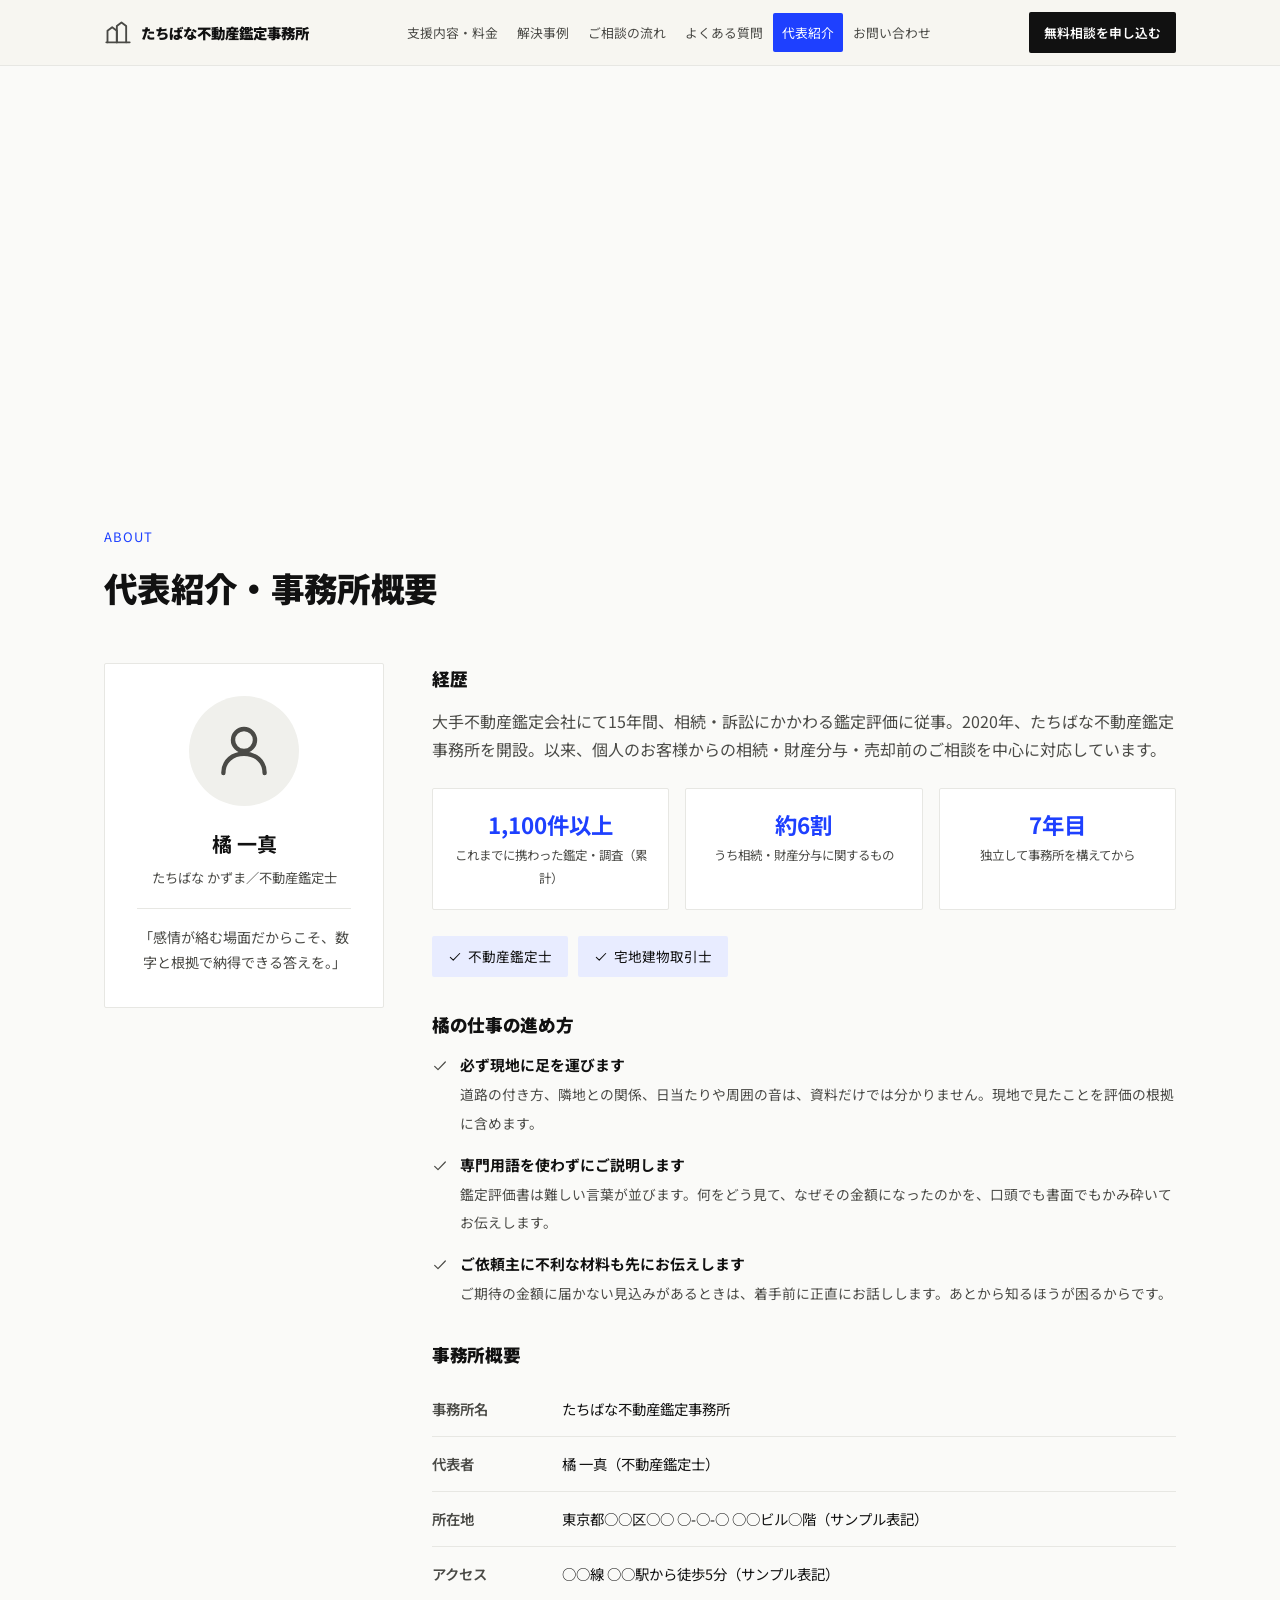
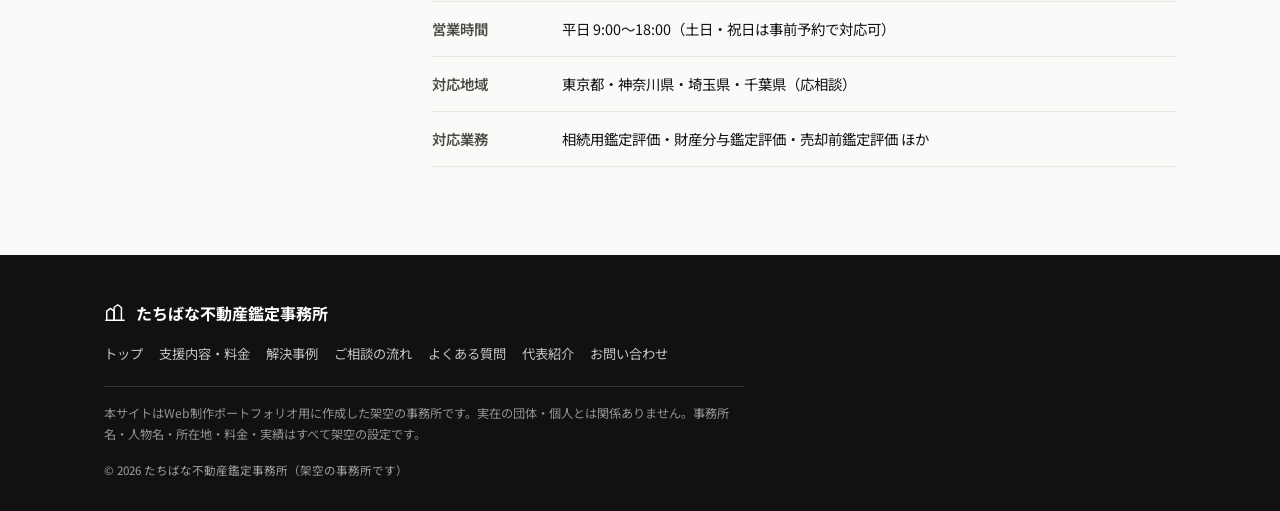
==== commit 30577f0b: "add: 解決事例・代表紹介・お問い合わせの3ページにヘッダー写真の帯を追加 トップのヒーロー写真1枚しか実写真が無かったので、感情が動くページ（解決事例・ お問い合わせ）と信頼をつくるページ（代表紹" ====
--- a/about.html
+++ b/about.html
@@ -2,6 +2,7 @@
 <html lang="ja">
 <head>
 <meta charset="utf-8">
+<script>(function(e){e.classList.add("js");setTimeout(function(){if(!e.classList.contains("navjs"))e.classList.add("nojsnav");},2000);})(document.documentElement);</script>
 <meta name="viewport" content="width=device-width, initial-scale=1">
 <title>代表紹介・事務所概要｜たちばな不動産鑑定事務所</title>
 <meta name="description" content="大手不動産鑑定会社にて15年間、相続・訴訟にかかわる鑑定評価に従事。2020年、たちばな不動産鑑定事務所を開設した代表・橘一真の経歴と事務所概要をご紹介します。">
@@ -19,6 +20,7 @@
 </head>
 <body>
 <div class="site">
+<a href="#main" class="skip-link">本文へスキップ</a>
 <svg style="display:none" aria-hidden="true">
   <symbol id="icon-mark" viewBox="0 0 24 24" fill="none" stroke="currentColor" stroke-width="1.6" stroke-linecap="round" stroke-linejoin="round">
     <path d="M3 20V10l4-3 4 3v10"/>
@@ -91,10 +93,6 @@
   </symbol>
   <symbol id="icon-arrow" viewBox="0 0 24 24" fill="none" stroke="currentColor" stroke-width="1.8" stroke-linecap="round" stroke-linejoin="round">
     <path d="M5 12h13M13 6l6 6-6 6"/>
-  </symbol>
-  <symbol id="icon-lock" viewBox="0 0 24 24" fill="none" stroke="currentColor" stroke-width="1.6" stroke-linecap="round" stroke-linejoin="round">
-    <rect x="5" y="10.5" width="14" height="9" rx="1.4"/>
-    <path d="M8 10.5V7.5a4 4 0 0 1 8 0v3"/>
   </symbol>
   <symbol id="icon-office" viewBox="0 0 24 24" fill="none" stroke="currentColor" stroke-width="1.6" stroke-linecap="round" stroke-linejoin="round">
     <path d="M4 20.5V5.4A1.4 1.4 0 0 1 5.4 4h7.2A1.4 1.4 0 0 1 14 5.4v15.1"/>
@@ -118,15 +116,25 @@
     <path d="M12 11.2v5"/>
     <path d="M12 7.9v.2"/>
   </symbol>
+  <symbol id="icon-menu" viewBox="0 0 24 24" fill="none" stroke="currentColor" stroke-width="1.8" stroke-linecap="round">
+    <path d="M4 7h16M4 12h16M4 17h16"/>
+  </symbol>
+  <symbol id="icon-close" viewBox="0 0 24 24" fill="none" stroke="currentColor" stroke-width="1.8" stroke-linecap="round">
+    <path d="M6 6l12 12M18 6 6 18"/>
+  </symbol>
 </svg>
 
 <header class="site-header">
     <div class="container header-inner">
       <a href="index.html" class="brand" aria-label="トップへ">
-        <svg class="brand-mark"><use href="#icon-mark"></use></svg>
-        <span class="brand-name">たちばな不動産鑑定事務所</span>
+        <svg class="brand-mark" aria-hidden="true"><use href="#icon-mark"></use></svg>
+        <span class="brand-name"><span>たちばな</span><span>不動産鑑定事務所</span></span>
       </a>
-      <nav class="main-nav" aria-label="サイト内ナビゲーション">
+      <button type="button" class="nav-toggle" id="navToggle" aria-controls="mainNav" aria-expanded="false" aria-label="メニュー">
+        <svg class="nav-toggle-icon nav-toggle-open" aria-hidden="true"><use href="#icon-menu"></use></svg>
+        <svg class="nav-toggle-icon nav-toggle-close" aria-hidden="true"><use href="#icon-close"></use></svg>
+      </button>
+      <nav class="main-nav" id="mainNav" aria-label="サイト内ナビゲーション">
         <a href="services.html" class="nav-link">支援内容・料金</a>
         <a href="cases.html" class="nav-link">解決事例</a>
         <a href="flow.html" class="nav-link">ご相談の流れ</a>
@@ -134,27 +142,39 @@
         <a href="about.html" class="nav-link is-current" aria-current="page">代表紹介</a>
         <a href="contact.html" class="nav-link">お問い合わせ</a>
       </nav>
-      <a href="contact.html" class="nav-cta">無料相談を申し込む</a>
+      <a href="contact.html" class="nav-cta">無料相談<span class="nav-cta-tail">を申し込む</span></a>
     </div>
   </header>
 
-  <main>
+  <main id="main">
 
 <section id="page-about" class="page active" data-page="about">
       <div class="section container">
+        <!-- ページヘッダー帯。sizes は .section.container の content 幅の実測値から逆算
+             （1120px以上は1072pxで頭打ち、641〜1119pxは 100vw-48px、640px以下は 100vw-40px）。
+             派生は原寸2400×1600を先に 16:5 へ切り出してから縮小しているので、
+             配信される全ファイルの実寸比 = width/height 属性の比 = 表示比率（CLS対策）。
+             WebP非対応ブラウザは img 要素側のJPEG（srcset、非対応なら src）を読む。
+             元の assets/page-about.jpg（2400×1600）はオリジナルとして保持。 -->
+        <figure class="page-banner">
+          <picture>
+            <source type="image/webp" sizes="(min-width:1120px) 1072px, (min-width:641px) calc(100vw - 48px), calc(100vw - 40px)" srcset="assets/page-about-400.webp 400w, assets/page-about-560.webp 560w, assets/page-about-880.webp 880w, assets/page-about-1200.webp 1200w, assets/page-about-1600.webp 1600w">
+            <img src="assets/page-about-1200.jpg" sizes="(min-width:1120px) 1072px, (min-width:641px) calc(100vw - 48px), calc(100vw - 40px)" srcset="assets/page-about-400.jpg 400w, assets/page-about-560.jpg 560w, assets/page-about-880.jpg 880w, assets/page-about-1200.jpg 1200w, assets/page-about-1600.jpg 1600w" alt="大きな窓が並ぶ、家具のない事務所の室内（白黒写真）" width="1600" height="500" loading="eager" decoding="async">
+          </picture>
+        </figure>
         <div class="section-head">
           <span class="section-label">About</span>
           <h1 class="section-title">代表紹介・事務所概要</h1>
         </div>
         <div class="about-grid">
           <div class="profile-card">
-            <svg class="profile-figure"><use href="#icon-person"></use></svg>
+            <svg class="profile-figure" aria-hidden="true"><use href="#icon-person"></use></svg>
             <p class="profile-name">橘 一真</p>
             <p class="profile-role">たちばな かずま／不動産鑑定士</p>
             <p class="profile-quote">「感情が絡む場面だからこそ、数字と根拠で納得できる答えを。」</p>
           </div>
           <div class="about-bio">
-            <h3>経歴</h3>
+            <h2>経歴</h2>
             <p>大手不動産鑑定会社にて15年間、相続・訴訟にかかわる鑑定評価に従事。2020年、たちばな不動産鑑定事務所を開設。以来、個人のお客様からの相続・財産分与・売却前のご相談を中心に対応しています。</p>
             <div class="stat-grid">
               <div class="stat-item">
@@ -171,28 +191,28 @@
               </div>
             </div>
             <ul class="qual-list">
-              <li><svg><use href="#icon-check"></use></svg>不動産鑑定士</li>
-              <li><svg><use href="#icon-check"></use></svg>宅地建物取引士</li>
+              <li><svg aria-hidden="true"><use href="#icon-check"></use></svg>不動産鑑定士</li>
+              <li><svg aria-hidden="true"><use href="#icon-check"></use></svg>宅地建物取引士</li>
             </ul>
 
-            <h3>橘の仕事の進め方</h3>
+            <h2>橘の仕事の進め方</h2>
             <ul class="policy-list">
               <li>
-                <svg><use href="#icon-check"></use></svg>
+                <svg aria-hidden="true"><use href="#icon-check"></use></svg>
                 <div>
                   <strong>必ず現地に足を運びます</strong>
                   <span>道路の付き方、隣地との関係、日当たりや周囲の音は、資料だけでは分かりません。現地で見たことを評価の根拠に含めます。</span>
                 </div>
               </li>
               <li>
-                <svg><use href="#icon-check"></use></svg>
+                <svg aria-hidden="true"><use href="#icon-check"></use></svg>
                 <div>
                   <strong>専門用語を使わずにご説明します</strong>
                   <span>鑑定評価書は難しい言葉が並びます。何をどう見て、なぜその金額になったのかを、口頭でも書面でもかみ砕いてお伝えします。</span>
                 </div>
               </li>
               <li>
-                <svg><use href="#icon-check"></use></svg>
+                <svg aria-hidden="true"><use href="#icon-check"></use></svg>
                 <div>
                   <strong>ご依頼主に不利な材料も先にお伝えします</strong>
                   <span>ご期待の金額に届かない見込みがあるときは、着手前に正直にお話しします。あとから知るほうが困るからです。</span>
@@ -200,7 +220,7 @@
               </li>
             </ul>
 
-            <h3>事務所概要</h3>
+            <h2>事務所概要</h2>
             <table class="office-table">
               <tr><th>事務所名</th><td>たちばな不動産鑑定事務所</td></tr>
               <tr><th>代表者</th><td>橘 一真（不動産鑑定士）</td></tr>
@@ -220,7 +240,7 @@
 <footer class="site-footer">
     <div class="container footer-inner">
       <div class="footer-brand">
-        <svg><use href="#icon-mark"></use></svg>
+        <svg aria-hidden="true"><use href="#icon-mark"></use></svg>
         たちばな不動産鑑定事務所
       </div>
       <nav class="footer-nav" aria-label="フッターナビゲーション">
@@ -237,6 +257,6 @@
     </div>
   </footer>
 </div>
-<script src="js/main.js"></script>
+<script src="js/main.js" onerror="document.documentElement.classList.add('nojsnav')"></script>
 </body>
 </html>
--- a/css/style.css
+++ b/css/style.css
@@ -64,6 +64,10 @@
   .section-head{max-width:640px;margin-bottom:44px;}
   .section-sub{margin-top:14px;color:var(--muted);font-size:.98rem;}
 
+  /* skip link */
+  .skip-link{position:absolute;top:-48px;left:8px;z-index:50;background:var(--navy-deep);color:var(--white);padding:10px 16px;border-radius:var(--radius-sm);font-size:.85rem;font-weight:700;transition:top .15s;}
+  .skip-link:focus-visible{top:8px;}
+
   /* header */
   .site-header{position:sticky;top:0;z-index:40;background:rgba(247,246,241,.94);backdrop-filter:blur(6px);border-bottom:1px solid var(--line);}
   .header-inner{display:flex;align-items:center;justify-content:space-between;gap:14px;padding-block:12px;flex-wrap:wrap;}
@@ -76,19 +80,100 @@
   .nav-link.is-current{background:var(--gold);color:var(--white);}
   .nav-cta{padding:9px 15px;border-radius:2px;background:var(--navy-deep);color:var(--white);font-size:.8rem;font-weight:600;white-space:nowrap;transition:background .2s;}
   .nav-cta:hover{background:var(--gold);}
+  /* ハンバーガーボタン。980px以上は display:none のままなので、見た目もタブ順も従来どおり。
+     開閉アイコンの出し分けは aria-expanded を直接見るので、JS側は属性を1回書き換えるだけで済む */
+  .nav-toggle{display:none;width:44px;height:44px;align-items:center;justify-content:center;border-radius:2px;color:var(--navy-deep);flex-shrink:0;transition:background .2s;}
+  .nav-toggle:hover{background:var(--paper-alt);}
+  .nav-toggle-icon{width:22px;height:22px;}
+  .nav-toggle[aria-expanded="false"] .nav-toggle-close,
+  .nav-toggle[aria-expanded="true"] .nav-toggle-open{display:none;}
   /* brand + CTA を1行目、navを2行目へ。デスクトップ1行に収まる979px以下すべてに適用する
-     （640px以下だけに当てると641〜979pxで3段に折り返し、モバイルより背が高くなる） */
-  @media (max-width:979px){
-    .header-inner{gap:8px 10px;padding-block:10px;}
-    .brand{order:1;}
+     （640px以下だけに当てると641〜979pxで3段に折り返し、モバイルより背が高くなる）
+     979px以下では nav を開閉式にする。ヘッダーは position:sticky なので、ドロップダウンを
+     絶対配置にすると本文へ重なる。ヘッダー内のフローに2段目として展開し、本文は押し下げる。
+     開閉に関わる宣言はすべて .js:not(.nojsnav) を前置する。
+     .js は head 内インラインで即座に付くので、ナビは初回ペイントから隠れている。
+     外部 main.js の到達を待つ .navjs を条件にすると、届くまでの間だけナビ6本とボタンが
+     同時に描画され、到達時に本文が跳ねる（実測: 142.57px → 64.8px の77.8pxジャンプ）。
+     .nojsnav は main.js が404・拡張機能によるブロック・実行時エラーで動かず .navjs を
+     名乗らなかったときだけ付く保険で、付ける経路は2つある。①script タグの onerror
+     ②同じインラインが仕掛ける2秒タイマー（onerror では拾えない、200で返るが実行できない
+     全ケース＝実行時例外・構文エラー・拡張機能によるブロック用）。
+     ①は「404レスポンスが返るまでの1往復」なので固定値ではなく回線で変わる。ローカル実測
+     3〜10ms に対し、Slow 3G相当では約2.5秒に伸び、その場合は②のタイマー（.js 付与から
+     2秒）のほうが先に復旧する。つまり①が常に最速なのではなく、速い回線で①・遅い回線で②が
+     効く二段構えになっている。付いた時点でこの節の開閉ルールが丸ごとマッチしなくなり、
+     素の .main-nav / .nav-link と .nav-toggle{display:none} がそのまま効く＝JS無効時と
+     同じ折り返し表示へ戻るので、6本のリンクが到達不能になることがない（打ち消しルールを
+     足さない書き方なので、戻し漏れが原理的に起きない）。ボタンも一緒に消えるため、
+     押しても何も起きないボタンは残らない。JS無効時は .js 自体が付かないので従来どおり。
+
+     ここで払っている代償も書いておく（片方だけ書かないための明記）。
+     ・main.js の到達が2秒を超える回線では、タイマーが先に発火して折り返し表示になり、
+       そのあと main.js が届いてハンバーガーへ戻る＝約65→約136→約65px の2段ジャンプに
+       なる（px はフォント実測依存で環境により小数がずれる）。しきい値は .js 付与＋2秒
+       なので実測でおよそ2.0秒、Slow 3G相当（RTT2000ms・50KB/s）では実際に誤発火する
+       （Fast 3G相当では誤発火なし）。2秒を短くすると誤発火が増えるだけなので、この値は
+       据え置いている。つまりちらつきは「消えた」のではなく「2秒より遅い回線に移した」が正確
+     ・200で返るが実行できないケース（実行時例外・構文エラー・拡張機能ブロック）は onerror が
+       発火しないため、タイマーが回る2秒間は「☰は出るが押しても何も起きない」状態が残る。
+       404もローカルでは onerror が数ms で塞ぐが、遅い回線ではこの窓が秒単位まで伸びる
+     ・onerror 属性はこのサイトで唯一のインラインイベントハンドラ。現状 CSP を送っていない
+       ので実害はないが、将来 CSP を入れる場合はハンドラ属性に unsafe-hashes が要る */
+  /* 上限を 979.98px にしているのは、ディスプレイ拡大率が125%等のとき CSS ピクセル幅が
+     979.2 のような小数になり、max-width:979px と min-width:980px のどちらにも当たらない
+     0.98px の隙間ができるため（実測: dpr1.25・innerWidth 979 で両方 false）。
+     整数幅での挙動は 979px 指定のときと変わらない */
+  @media (max-width:979.98px){
+    /* CTAとボタンを右端に寄せる。space-between のままだと、ボタンが2段目へ折り返す狭い画面
+       （実測: 430px以下）で2段目の左端に取り残される。brand の margin-right:auto で
+       1段に収まる幅では [brand] …… [CTA][ボタン]、折り返す幅では CTA の右端とボタンの右端が揃う */
+    .header-inner{gap:8px 10px;padding-block:10px;justify-content:flex-end;}
+    .brand{order:1;margin-right:auto;}
     .nav-cta{order:2;}
-    .main-nav{order:3;width:100%;gap:2px 3px;}
+    .js:not(.nojsnav) .nav-toggle{order:3;display:flex;}
+    .main-nav{order:4;width:100%;gap:2px 3px;}
+    .js:not(.nojsnav) .main-nav{display:none;flex-direction:column;align-items:stretch;gap:0;padding-bottom:4px;}
+    .js:not(.nojsnav) .main-nav.is-open{display:flex;}
+    /* タップ領域を44px以上に。640px以下の .nav-link{padding:6px 7px;font-size:.76rem} より
+       詳細度が高いので、狭い画面でも縮まない */
+    .js:not(.nojsnav) .main-nav .nav-link{min-height:44px;display:flex;align-items:center;padding:8px 10px;font-size:.85rem;border-bottom:1px solid var(--line);}
+    .js:not(.nojsnav) .main-nav .nav-link:last-child{border-bottom:none;}
   }
   @media (max-width:640px){
     .brand-mark{width:24px;height:24px;}
     .brand-name{font-size:.82rem;}
     .nav-link{padding:6px 7px;font-size:.76rem;}
     .nav-cta{padding:8px 11px;font-size:.75rem;}
+  }
+  /* 430px以下では [ロゴ+屋号][無料相談を申し込む][☰] が1行に入らず、☰だけが2段目へ落ちる。
+     実測: 必要幅 = 屋号190.4 + CTA130 + ☰44 + 列gap10×2 = 384.4px に対し、
+     375px端末の利用可能幅は 375 − .container の左右padding40 = 335.2px しかない
+     （1段に収まるのは viewport 424.5px 以上＝430pxだけ）。
+     文字サイズと44pxのタップ領域はそのままに、次の2点だけで幅を詰めて320pxまで1段に保つ。
+     ① CTAの「を申し込む」を視覚的にのみ隠し、表示上は「無料相談」にする（130→70px）
+     ② 屋号を「たちばな」「不動産鑑定事務所」の2ブロックに分け、入らない幅では2行に折り返す
+     ②で inline-block の2ブロックに分けるのは、和文は任意の位置で改行できるため、
+     素のまま折り返すと「たちばな不動産鑑定事務／所」のように1文字だけ取り残されるから。
+     2行になっても 2行 × line-height1.25 × 13.12px = 32.8px で☰の44pxを超えないので、
+     ヘッダーの高さは☰が決めたまま（約64.8px）変わらない。
+     上限を 430.98px にしているのは、拡大率125%等で CSS ピクセル幅が 430.4 のような小数に
+     なる端末を取りこぼさないため。430.4px を旧レイアウトのまま通すと余裕が約6pxしか残らず、
+     フォントがフォールバックした場合に再び2段へ落ちる。整数幅での挙動は 430px 指定と同じ */
+  @media (max-width:430.98px){
+    .header-inner{column-gap:8px;}
+    /* flex-wrap:wrap の行分割は「縮める前に折り返す」ため、flex-shrink を許すだけでは
+       ☰が2段目へ落ちるのを止められない（実測: 320pxで brand は190.45pxのまま2段になった）。
+       flex-basis:0 にして brand の仮の幅を0にし、行分割の判定から屋号の実寸を外す。
+       実際の幅は flex-grow が残り幅を配って決め、max-content で上限を屋号の実寸に留める
+       （＝広い幅ではリンクの当たり判定が伸びず、余りは margin-right:auto が吸って
+       CTAと☰が右端に揃う従来どおりの見え方になる） */
+    .brand{flex:1 1 0;min-width:0;max-width:max-content;}
+    .brand-name{white-space:normal;line-height:1.25;}
+    .brand-name>span{display:inline-block;}
+    /* 「を申し込む」は視覚的に隠すだけで、リンクのアクセシブル名は「無料相談を申し込む」のまま。
+       見えているラベル「無料相談」がアクセシブル名に含まれる形なので WCAG 2.5.3 を満たす */
+    .nav-cta-tail{position:absolute;width:1px;height:1px;margin:-1px;padding:0;border:0;overflow:hidden;clip-path:inset(50%);white-space:nowrap;}
   }
 
   /* buttons */
@@ -112,7 +197,6 @@
   .hero h1{font-size:clamp(1.85rem,1.1rem + 2.6vw,2.9rem);line-height:1.45;color:var(--navy-deep);margin-bottom:22px;}
   .hero-lead{font-size:1.05rem;color:var(--muted);max-width:44ch;margin-bottom:32px;}
   .hero-actions{display:flex;gap:14px;flex-wrap:wrap;}
-  .hero-art-svg{width:100%;max-width:400px;margin-inline:auto;}
 
   /* worries */
   .worries{background:var(--white);border-block:1px solid var(--line);}
@@ -132,74 +216,14 @@
   @media (max-width:520px){.reason-grid{grid-template-columns:1fr;}}
   .reason-item{display:flex;gap:14px;align-items:flex-start;}
   .reason-icon{width:34px;height:34px;color:var(--navy);flex-shrink:0;}
-  .reason-item h4{font-size:.95rem;color:var(--navy-deep);margin-bottom:4px;font-family:var(--font-body);font-weight:700;}
+  .reason-item h3{font-size:.95rem;color:var(--navy-deep);margin-bottom:4px;font-family:var(--font-body);font-weight:700;}
   .reason-item p{font-size:.83rem;color:var(--muted);}
 
-  /* before/after slider */
-  .ba-section{background:var(--navy-deep);color:var(--white);}
-  .ba-section .section-title{color:var(--white);}
-  .ba-section .section-sub{color:rgba(255,255,255,.68);}
-  .ba-frame{position:relative;width:100%;aspect-ratio:16/10;border-radius:var(--radius-lg);overflow:hidden;box-shadow:none;background:#fff;--pct:50%;font-size:clamp(7.5px,1.5vw,13px);user-select:none;touch-action:none;}
-  @media (max-width:640px){.ba-frame{aspect-ratio:3/4;}}
-  .ba-layer{position:absolute;inset:0;overflow:hidden;}
-  .ba-after{z-index:1;}
-  .ba-before{z-index:2;clip-path:inset(0 calc(100% - var(--pct)) 0 0);}
-  .ba-divider{position:absolute;top:0;bottom:0;left:var(--pct);width:0;z-index:3;transform:translateX(-50%);pointer-events:none;}
-  .ba-divider::before{content:'';position:absolute;top:0;bottom:0;left:50%;width:2px;background:var(--white);transform:translateX(-50%);box-shadow:none;}
-  .ba-handle{position:absolute;top:50%;left:50%;transform:translate(-50%,-50%);width:44px;height:44px;border-radius:50%;background:var(--white);color:var(--navy-deep);border:1px solid var(--navy-deep);display:flex;align-items:center;justify-content:center;box-shadow:none;cursor:ew-resize;touch-action:none;pointer-events:auto;}
-  .ba-handle svg{width:20px;height:20px;}
-  .ba-tag{position:absolute;top:14px;z-index:4;font-size:.72rem;letter-spacing:.08em;text-transform:uppercase;padding:5px 11px;border-radius:2px;background:rgba(17,17,17,.72);color:#fff;pointer-events:none;font-family:var(--font-body);}
-  .ba-tag-before{left:14px;}
-  .ba-tag-after{right:14px;}
-  .ba-caption{margin-top:22px;font-size:.88rem;color:rgba(255,255,255,.65);}
-
-  /* mini mockups */
-  .mock-chrome{display:flex;align-items:center;gap:.5em;padding:.6em 1em;flex-shrink:0;}
-  .mock-chrome--old{background:#D8D8D8;border-bottom:1px solid #B5B5B5;}
-  .mock-chrome--new{background:#EEF1F6;border-bottom:1px solid #D9DEE7;}
-  .mock-dot{width:.7em;height:.7em;border-radius:50%;background:#BBBBBB;flex-shrink:0;}
-  .mock-url{margin-left:.6em;background:#fff;border:1px solid #C7C7C7;border-radius:.3em;padding:.25em .8em;font-size:.85em;color:#555;font-family:var(--font-old);}
-  .mock-chrome--new .mock-url{border-radius:2px;color:var(--navy);font-family:var(--font-body);border-color:#D9DEE7;display:flex;align-items:center;gap:.4em;}
-  .mock-lock{width:.9em;height:.9em;color:var(--navy);flex-shrink:0;}
-
-  .mock-before{position:absolute;inset:0;display:flex;flex-direction:column;background:var(--old-bg2);font-family:var(--font-old);color:var(--old-text);}
-  .mock-old-banner{background:linear-gradient(90deg,var(--old-navy),var(--old-navy2));color:#fff;display:flex;justify-content:space-between;align-items:center;padding:.85em 1.1em;flex-shrink:0;}
-  .mock-old-logo{font-weight:700;font-size:1.1em;}
-  .mock-old-tel{font-size:.8em;}
-  .mock-old-notice{background:var(--old-yellow);color:var(--old-red);font-weight:700;text-align:center;padding:.4em;font-size:.9em;flex-shrink:0;border-bottom:1px solid #e0d060;}
-  .mock-old-nav{background:#D9D9D9;border-bottom:1px solid var(--old-border);padding:.5em .9em;font-size:.74em;color:var(--old-link);line-height:1.85;flex-shrink:0;max-height:3.7em;overflow:hidden;text-decoration:underline;}
-  .mock-old-body{flex:1;display:flex;overflow:hidden;min-height:0;}
-  .mock-old-side{width:7.6em;background:#E2E2DC;border-right:1px solid var(--old-border);padding:.75em;font-size:.74em;flex-shrink:0;overflow:hidden;}
-  .mock-old-side-title{font-weight:700;margin-bottom:.5em;border-bottom:2px solid var(--old-navy);padding-bottom:.3em;}
-  .mock-old-side ul{list-style:none;margin:0;padding:0;}
-  .mock-old-side li{padding:.3em 0;color:var(--old-link);text-decoration:underline;border-bottom:1px dotted #C5C5C5;}
-  .mock-old-main{flex:1;padding:.9em 1em;overflow:hidden;min-width:0;}
-  .mock-old-heading{color:var(--old-navy);font-weight:700;font-size:1em;border-bottom:2px solid var(--old-navy);padding-bottom:.4em;margin-bottom:.55em;}
-  .mock-old-text{font-size:.76em;line-height:1.85;color:#333;margin-bottom:.7em;display:-webkit-box;-webkit-line-clamp:4;-webkit-box-orient:vertical;overflow:hidden;}
-  .mock-old-table{width:100%;border-collapse:collapse;font-size:.7em;background:#fff;border:1px solid var(--old-border);}
-  .mock-old-table td{border:1px solid var(--old-border);padding:.4em .55em;}
-  .mock-old-footer{background:#DADAD5;text-align:center;font-size:.66em;color:#666;padding:.5em;flex-shrink:0;}
-
-  .mock-after{position:absolute;inset:0;display:flex;flex-direction:column;background:var(--white);font-family:var(--font-body);}
-  .mock-new-header{display:flex;justify-content:space-between;align-items:center;padding:.85em 1.2em;border-bottom:1px solid var(--line);flex-shrink:0;}
-  .mock-new-logo{display:flex;align-items:center;gap:.4em;font-weight:700;color:var(--navy-deep);font-size:.95em;}
-  .mock-new-logo svg{width:1.2em;height:1.2em;color:var(--navy);flex-shrink:0;}
-  .mock-new-nav{display:flex;gap:.9em;font-size:.78em;color:var(--navy);}
-  .mock-new-hero{flex:1;display:flex;flex-direction:column;align-items:flex-start;justify-content:center;padding:1.3em 1.5em;background:linear-gradient(160deg,var(--paper),var(--white));min-height:0;}
-  .mock-new-eyebrow{color:var(--gold);font-size:.76em;letter-spacing:.08em;margin-bottom:.5em;}
-  .mock-new-heading{font-family:var(--font-display);color:var(--navy-deep);font-size:1.45em;line-height:1.45;margin-bottom:1em;font-weight:900;letter-spacing:-.02em;}
-  .mock-new-cta{background:var(--navy-deep);color:#fff;padding:.55em 1.3em;border-radius:2px;font-size:.8em;}
-  .mock-new-cards{display:flex;gap:.7em;padding:0 1.5em 1.5em;flex-shrink:0;}
-  .mock-new-card{flex:1;background:#fff;border:1px solid var(--line);border-radius:.15em;padding:.85em .5em;text-align:center;box-shadow:none;}
-  .mock-new-card svg{width:1.5em;height:1.5em;color:var(--navy);margin-inline:auto;margin-bottom:.35em;}
-  .mock-new-card span{font-size:.74em;color:var(--navy-deep);font-weight:700;}
-
   /* services page */
-  .services-lead{max-width:640px;margin-bottom:40px;color:var(--muted);}
   .service-grid{display:grid;gap:24px;margin-bottom:56px;}
   .service-card{display:grid;grid-template-columns:1fr auto;gap:24px;align-items:start;background:var(--white);border:1px solid var(--line);border-radius:var(--radius-md);padding:30px;}
   @media (max-width:700px){.service-card{grid-template-columns:1fr;}}
-  .service-card h3{color:var(--navy-deep);font-size:1.2rem;margin-bottom:10px;}
+  .service-card h2{color:var(--navy-deep);font-size:1.2rem;margin-bottom:10px;}
   .service-card p{color:var(--muted);font-size:.92rem;margin-bottom:12px;}
   .service-tag{display:inline-block;font-size:.75rem;color:var(--navy);background:var(--gold-soft);padding:4px 10px;border-radius:2px;margin-bottom:12px;}
   .service-price{text-align:right;min-width:180px;}
@@ -233,14 +257,14 @@
     .flow-step:first-child{border-top:1px solid var(--line);}
     .flow-step .flow-num{grid-area:num;}
     .flow-step .flow-icon{grid-area:icon;align-self:start;}
-    .flow-step h3{grid-area:title;}
+    .flow-step h2{grid-area:title;}
     .flow-step p{grid-area:desc;}
     .flow-step .flow-duration{grid-area:dur;justify-self:start;}
   }
   .flow-num{font-family:var(--font-display);font-size:.78rem;font-weight:700;color:var(--gold);letter-spacing:.1em;}
   .flow-icon{width:30px;height:30px;color:var(--navy);margin-block:10px;}
   @media (max-width:920px){.flow-icon{margin-block:2px 0;}}
-  .flow-step h3{font-size:.98rem;color:var(--navy-deep);margin-bottom:6px;}
+  .flow-step h2{font-size:.98rem;color:var(--navy-deep);margin-bottom:6px;}
   .flow-step p{font-size:.83rem;color:var(--muted);}
   .flow-duration{display:inline-block;margin-top:8px;font-size:.74rem;color:var(--navy);background:var(--paper-alt);padding:3px 9px;border-radius:2px;}
 
@@ -252,7 +276,7 @@
   .profile-name{font-family:var(--font-display);font-size:1.25rem;font-weight:700;color:var(--navy-deep);margin-bottom:4px;}
   .profile-role{font-size:.83rem;color:var(--muted);margin-bottom:18px;}
   .profile-quote{font-size:.88rem;color:var(--navy);border-top:1px solid var(--line);padding-top:16px;margin-top:4px;}
-  .about-bio h3{color:var(--navy-deep);font-size:1.1rem;margin-bottom:12px;}
+  .about-bio h2{color:var(--navy-deep);font-size:1.1rem;margin-bottom:12px;}
   .about-bio p{color:var(--muted);margin-bottom:24px;}
   .qual-list{display:flex;gap:10px;flex-wrap:wrap;margin-bottom:32px;list-style:none;padding:0;}
   .qual-list li{display:inline-flex;align-items:center;gap:6px;background:var(--gold-soft);color:var(--navy-deep);padding:8px 16px;border-radius:2px;font-size:.85rem;}
@@ -266,7 +290,7 @@
   .contact-grid{display:grid;grid-template-columns:1fr 1.2fr;gap:40px;align-items:start;min-width:0;}
   @media (max-width:820px){.contact-grid{grid-template-columns:1fr;}}
   .contact-info-card{background:var(--navy-deep);color:var(--white);border-radius:var(--radius-lg);padding:32px;min-width:0;}
-  .contact-info-card h3{color:#fff;font-size:1.05rem;margin-bottom:6px;}
+  .contact-info-card h2{color:#fff;font-size:1.05rem;margin-bottom:6px;}
   .contact-phone{font-family:var(--font-display);font-size:1.55rem;font-weight:700;display:flex;align-items:center;gap:10px;margin-block:12px 4px;}
   .contact-phone svg{width:22px;height:22px;color:var(--white);flex-shrink:0;}
   .contact-note{font-size:.78rem;color:rgba(255,255,255,.58);margin-bottom:18px;}
@@ -315,23 +339,9 @@
   /* 語の途中で改行させないための句単位ラップ（日本語は語境界が無く任意位置で折れるため） */
   .phrase{display:inline-block;}
 
-  /* before/after improvement list */
-  .ba-improve{list-style:none;padding:0;margin-top:18px;display:grid;gap:2px;}
-  .ba-improve li{display:grid;grid-template-columns:150px 1fr 20px 1.15fr;gap:16px;align-items:center;padding:13px 18px;background:rgba(255,255,255,.055);font-size:.85rem;min-width:0;}
-  .ba-improve li:first-child{border-radius:var(--radius-sm) var(--radius-sm) 0 0;}
-  .ba-improve li:last-child{border-radius:0 0 var(--radius-sm) var(--radius-sm);}
-  .ba-improve-label{color:var(--white);font-weight:700;min-width:0;}
-  .ba-improve-before{color:rgba(255,255,255,.5);min-width:0;}
-  .ba-improve-arrow{width:18px;height:18px;color:rgba(255,255,255,.38);flex-shrink:0;}
-  .ba-improve-after{color:#fff;font-weight:600;min-width:0;}
-  @media (max-width:760px){
-    .ba-improve li{grid-template-columns:1fr;gap:5px;padding:15px 16px;}
-    .ba-improve-arrow{transform:rotate(90deg);margin-inline:auto;}
-  }
-
   /* shared sub block (services / flow) */
   .sub-block{margin-top:56px;}
-  .sub-block h3{color:var(--navy-deep);font-size:1.05rem;margin-bottom:16px;}
+  .sub-block h2{color:var(--navy-deep);font-size:1.05rem;margin-bottom:16px;}
 
   /* fee basis */
   .basis-grid{display:grid;grid-template-columns:repeat(4,1fr);gap:20px;}
@@ -339,7 +349,7 @@
   @media (max-width:520px){.basis-grid{grid-template-columns:1fr;}}
   .basis-item{background:var(--white);border:1px solid var(--line);border-radius:var(--radius-md);padding:20px 18px;min-width:0;}
   .basis-num{display:block;font-family:var(--font-display);font-size:.76rem;font-weight:700;color:var(--gold-deep);letter-spacing:.1em;margin-bottom:6px;}
-  .basis-item h4{font-size:.92rem;color:var(--navy-deep);margin-bottom:5px;font-family:var(--font-body);font-weight:700;}
+  .basis-item h3{font-size:.92rem;color:var(--navy-deep);margin-bottom:5px;font-family:var(--font-body);font-weight:700;}
   .basis-item p{font-size:.82rem;color:var(--muted);}
 
   /* required documents */
@@ -355,7 +365,7 @@
   @media (max-width:820px){.case-grid{grid-template-columns:1fr;}}
   .case-card{background:var(--white);border:1px solid var(--line);border-radius:var(--radius-md);padding:28px 26px;min-width:0;display:flex;flex-direction:column;gap:14px;}
   .case-card .service-tag{margin-bottom:0;align-self:flex-start;}
-  .case-card h3{font-size:1.05rem;color:var(--navy-deep);}
+  .case-card h2{font-size:1.05rem;color:var(--navy-deep);}
   .case-dl{display:grid;grid-template-columns:auto 1fr;gap:9px 16px;margin:0;font-size:.87rem;min-width:0;}
   .case-dl dt{color:var(--navy);font-weight:700;white-space:nowrap;}
   .case-dl dd{margin:0;color:var(--muted);min-width:0;}
@@ -406,3 +416,10 @@
 
   /* hero photo (2026-09-01 複数ページ化: ヒーローSVGイラストを実写真に差し替え。既存宣言は無変更) */
   .hero-photo{width:100%;height:auto;border-radius:var(--radius-lg);}
+
+  /* page banner (2026-09-06 追加: 解決事例・代表紹介・お問い合わせの3ページだけに置くヘッダー帯。
+     新しい色・角丸・影は足さず、hero-photo と同じ var(--radius-lg)=2px のみ。
+     画像自体を 16:5 に切り出してあるので aspect-ratio / object-fit は使わない） */
+  .page-banner{margin:0 0 36px;}
+  .page-banner img{width:100%;height:auto;border-radius:var(--radius-lg);}
+  @media (max-width:640px){.page-banner{margin-bottom:24px;}}
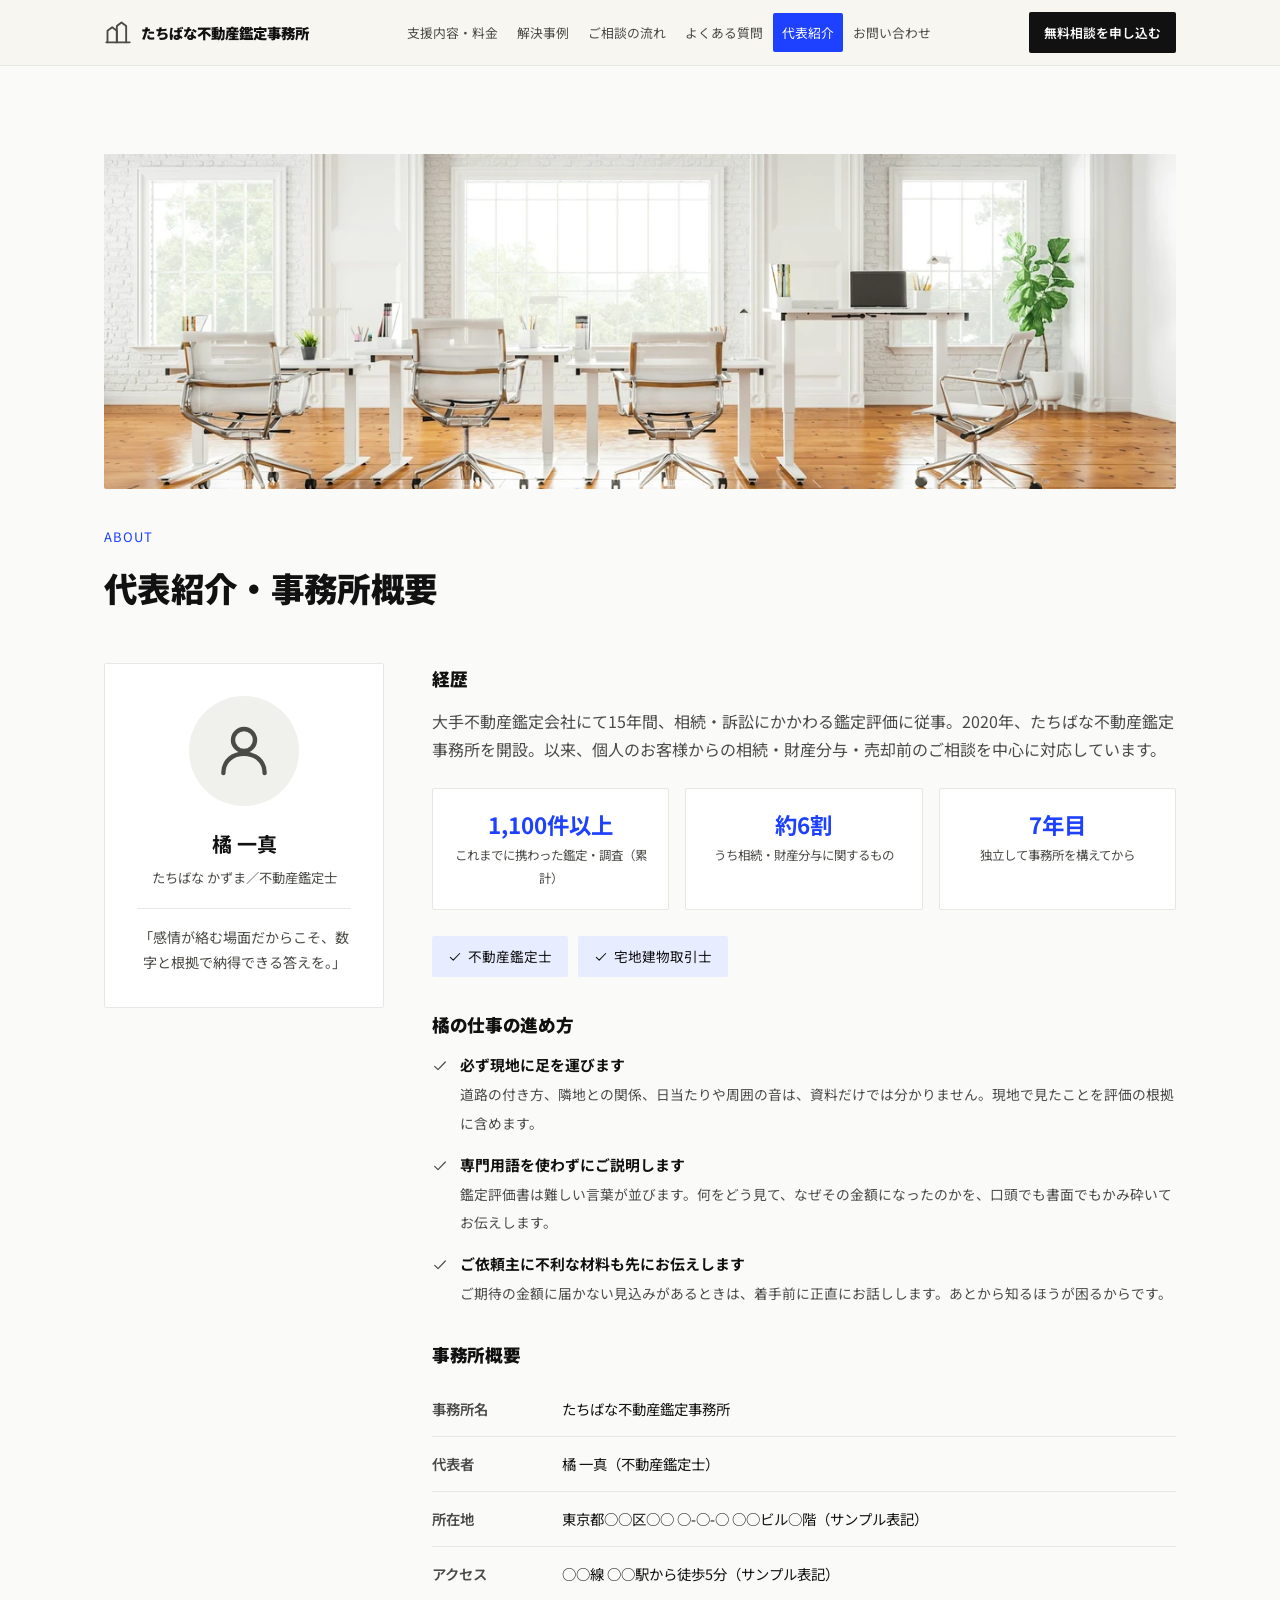
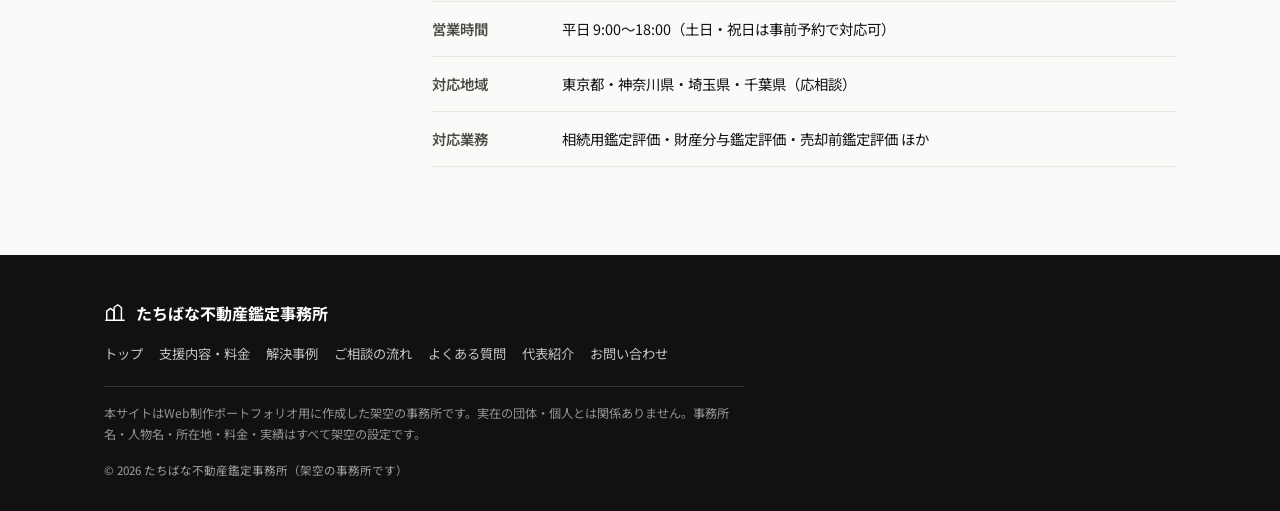
==== commit 3961f873: "fix: 代表紹介のヘッダー写真を白黒からカラーへ差し替え 30577f0 で入れた page-about.jpg（Drew Beamer / dbKwY7Ijsvw）が 全画素 R=G=B の白黒写" ====
--- a/about.html
+++ b/about.html
@@ -152,14 +152,16 @@
       <div class="section container">
         <!-- ページヘッダー帯。sizes は .section.container の content 幅の実測値から逆算
              （1120px以上は1072pxで頭打ち、641〜1119pxは 100vw-48px、640px以下は 100vw-40px）。
-             派生は原寸2400×1600を先に 16:5 へ切り出してから縮小しているので、
+             派生は原寸2400×1200を先に 16:5 へ切り出してから縮小しているので、
              配信される全ファイルの実寸比 = width/height 属性の比 = 表示比率（CLS対策）。
              WebP非対応ブラウザは img 要素側のJPEG（srcset、非対応なら src）を読む。
-             元の assets/page-about.jpg（2400×1600）はオリジナルとして保持。 -->
+             元の assets/page-about.jpg（2400×1200）はオリジナルとして保持。
+             このページの原本だけ高さが1200pxで、cases・contact（2400×1600）と異なる。
+             16:5 に切り出したあとの寸法は3ページとも同一。 -->
         <figure class="page-banner">
           <picture>
             <source type="image/webp" sizes="(min-width:1120px) 1072px, (min-width:641px) calc(100vw - 48px), calc(100vw - 40px)" srcset="assets/page-about-400.webp 400w, assets/page-about-560.webp 560w, assets/page-about-880.webp 880w, assets/page-about-1200.webp 1200w, assets/page-about-1600.webp 1600w">
-            <img src="assets/page-about-1200.jpg" sizes="(min-width:1120px) 1072px, (min-width:641px) calc(100vw - 48px), calc(100vw - 40px)" srcset="assets/page-about-400.jpg 400w, assets/page-about-560.jpg 560w, assets/page-about-880.jpg 880w, assets/page-about-1200.jpg 1200w, assets/page-about-1600.jpg 1600w" alt="大きな窓が並ぶ、家具のない事務所の室内（白黒写真）" width="1600" height="500" loading="eager" decoding="async">
+            <img src="assets/page-about-1200.jpg" sizes="(min-width:1120px) 1072px, (min-width:641px) calc(100vw - 48px), calc(100vw - 40px)" srcset="assets/page-about-400.jpg 400w, assets/page-about-560.jpg 560w, assets/page-about-880.jpg 880w, assets/page-about-1200.jpg 1200w, assets/page-about-1600.jpg 1600w" alt="白いレンガの壁と大きな窓に囲まれ、木の床に白い机と椅子が並ぶ明るい事務所の室内" width="1600" height="500" loading="eager" decoding="async">
           </picture>
         </figure>
         <div class="section-head">
